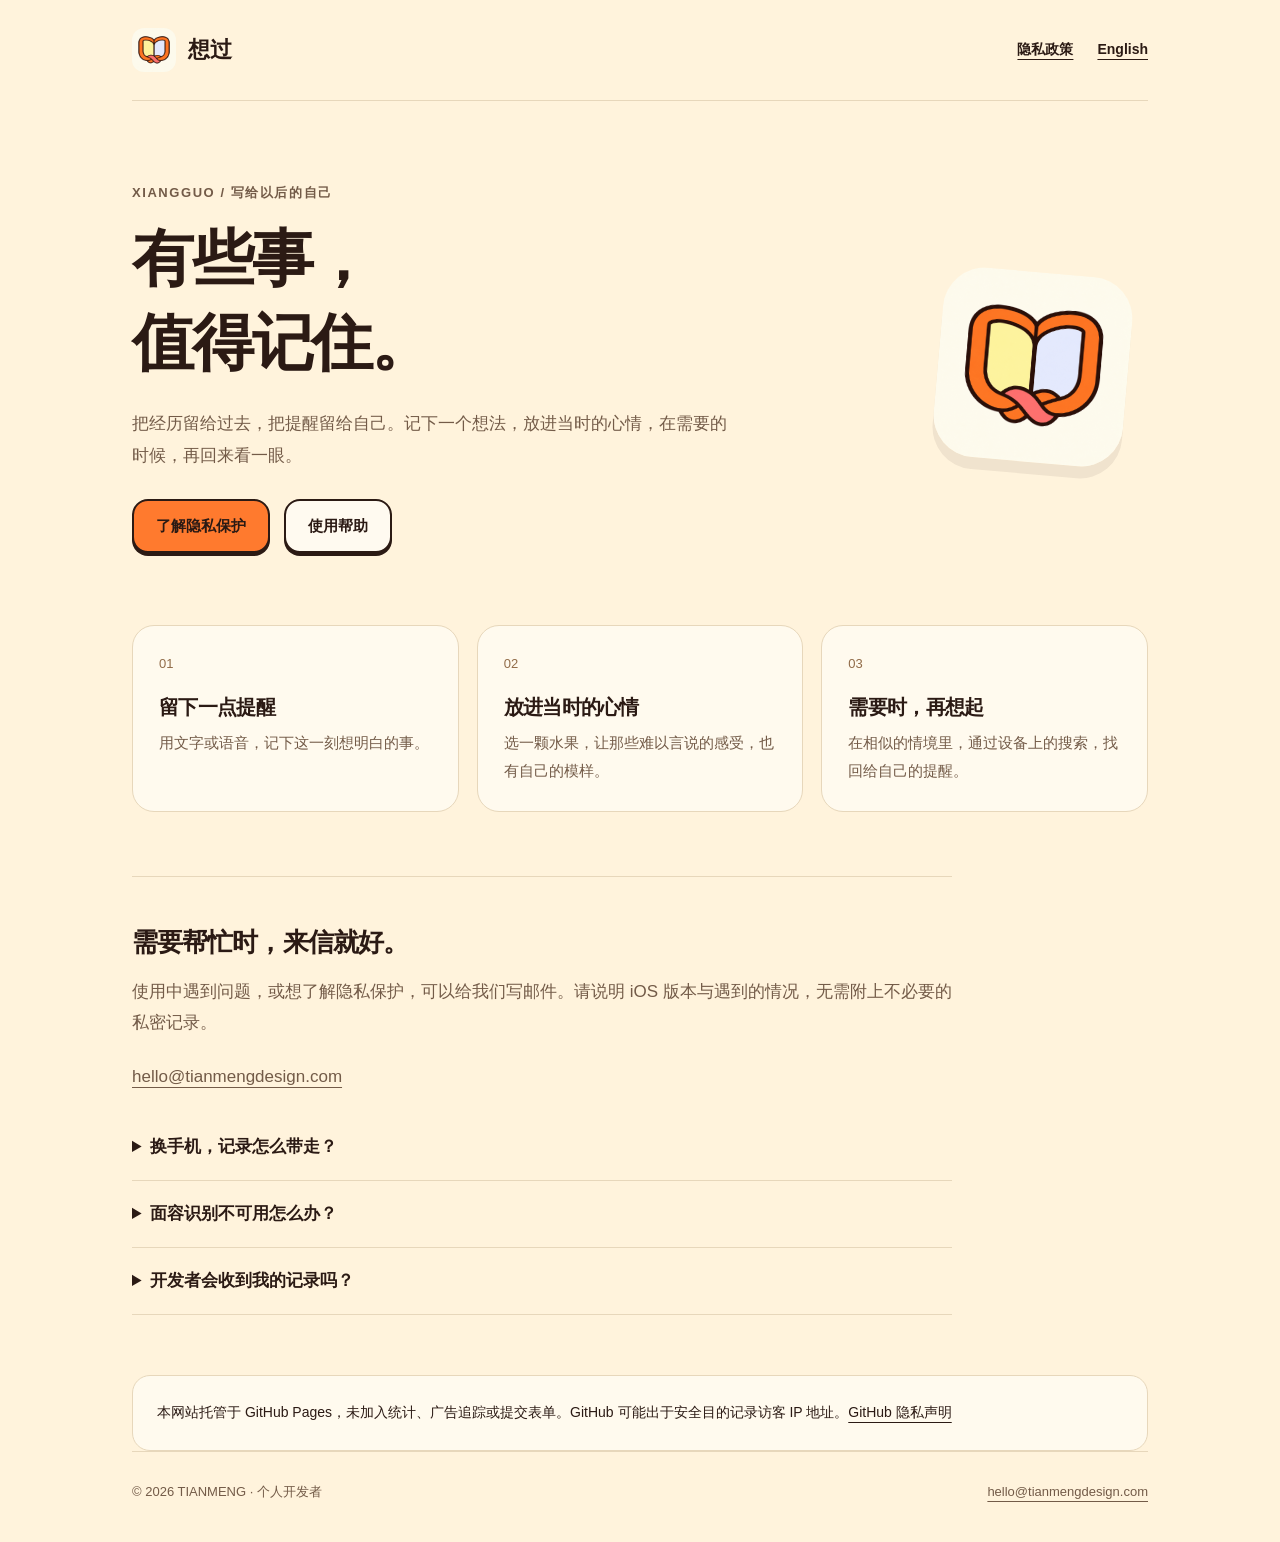
==== index.html @ 8ad6a886 "Publish Xiangguo support and privacy website" ====
<!doctype html>
<html lang="zh-Hans"><head><meta charset="utf-8"><meta name="viewport" content="width=device-width,initial-scale=1"><meta name="theme-color" content="#fff3dc"><meta name="description" content="想过 · 有些事，值得记住。应用支持与隐私政策。"><meta name="referrer" content="no-referrer"><title>支持与帮助 · 想过</title><link rel="icon" href="icon.png"><link rel="stylesheet" href="style.css"></head>
<body><a class="skip" href="#main">跳转正文</a><div class="shell">
<header><a class="brand" href="index.html"><img src="icon.png" alt="" width="44" height="44">想过</a><nav aria-label="导航"><a href="privacy.html">隐私政策</a><a href="en.html" lang="en">English</a></nav></header>
<main id="main"><section class="hero"><div><div class="eyebrow">XIANGGUO / 写给以后的自己</div><h1>有些事，<br>值得记住。</h1><p>把经历留给过去，把提醒留给自己。记下一个想法，放进当时的心情，在需要的时候，再回来看一眼。</p><div class="actions"><a class="button primary" href="privacy.html">了解隐私保护</a><a class="button" href="#support">使用帮助</a></div></div><img class="hero-icon" src="icon.png" width="190" height="190" alt="想过应用图标：与书页交织的绳结"></section><section class="grid" aria-label="关于想过"><article class="card"><span class="number">01</span><h3>留下一点提醒</h3><p>用文字或语音，记下这一刻想明白的事。</p></article><article class="card"><span class="number">02</span><h3>放进当时的心情</h3><p>选一颗水果，让那些难以言说的感受，也有自己的模样。</p></article><article class="card"><span class="number">03</span><h3>需要时，再想起</h3><p>在相似的情境里，通过设备上的搜索，找回给自己的提醒。</p></article></section><section id="support" class="support"><h2>需要帮忙时，来信就好。</h2><p>使用中遇到问题，或想了解隐私保护，可以给我们写邮件。请说明 iOS 版本与遇到的情况，无需附上不必要的私密记录。</p><p><a class="mail" href="mailto:hello@tianmengdesign.com">hello@tianmengdesign.com</a></p><details><summary>换手机，记录怎么带走？</summary><p>通过苹果“快速开始”，或恢复包含想过数据的系统备份进行迁移。先完成备份，在新手机核对文字和原声后，再处理旧手机。仅重新下载应用无法找回记录。</p></details><details><summary>面容识别不可用怎么办？</summary><p>开启隐私锁后，可以在苹果系统验证界面改用 iPhone 的设备密码。</p></details><details><summary>开发者会收到我的记录吗？</summary><p>当前应用将记录保存在设备上，不上传到开发者服务器。你启用的 iCloud 系统备份由苹果管理。具体处理方式请查看隐私政策。</p></details></section></main><aside class="notice">本网站托管于 GitHub Pages，未加入统计、广告追踪或提交表单。GitHub 可能出于安全目的记录访客 IP 地址。<a href="https://docs.github.com/en/site-policy/privacy-policies/github-general-privacy-statement">GitHub 隐私声明</a></aside>
<footer><span>© 2026 TIANMENG · 个人开发者</span><a class="mail" href="mailto:hello@tianmengdesign.com">hello@tianmengdesign.com</a></footer></div></body></html>
---- style.css ----
:root{color-scheme:light;--paper:#fff3dc;--ink:#2b1a14;--muted:#735b48;--line:#e7d7bb;--orange:#ff7a2e}
*{box-sizing:border-box}html{scroll-padding-top:24px}body{margin:0;background:var(--paper);color:var(--ink);font:17px/1.85 -apple-system,BlinkMacSystemFont,"Segoe UI","PingFang SC",sans-serif}a{color:inherit;text-underline-offset:5px}a:hover{color:#985014}a:focus-visible,summary:focus-visible{outline:3px solid #985014;outline-offset:5px}p{margin:0 0 1.3em}h1,h2,h3{line-height:1.35;letter-spacing:-.035em}h1{font-size:clamp(36px,6vw,62px);margin:12px 0 24px}h2{font-size:26px;margin:0 0 16px}h3{font-size:20px;margin:0 0 8px}.shell{max-width:1080px;margin:auto;padding:0 32px}header{padding:28px 0;display:flex;align-items:center;justify-content:space-between;gap:24px;border-bottom:1px solid var(--line)}.brand{display:flex;align-items:center;gap:12px;text-decoration:none;font-weight:800;font-size:22px}.brand img{width:44px;height:44px;border-radius:12px}nav{display:flex;gap:24px;font-size:14px;font-weight:650}nav a{min-height:44px;display:flex;align-items:center}.hero{padding:80px 0 72px;display:grid;grid-template-columns:1fr 210px;align-items:center;gap:56px}.hero p{max-width:610px;color:var(--muted)}.hero-icon{width:190px;border-radius:42px;box-shadow:0 12px 0 #2b1a1412;transform:rotate(5deg)}.eyebrow{font-size:13px;font-weight:750;letter-spacing:.12em;color:var(--muted)}.actions{display:flex;flex-wrap:wrap;gap:14px;margin-top:28px}.button{padding:11px 22px;border:2px solid var(--ink);border-radius:16px;text-decoration:none;font-size:15px;font-weight:750;box-shadow:0 3px 0 var(--ink);background:#fffaf0}.button.primary{background:var(--orange)}.button:hover{color:var(--ink);background:#ffdd9d}.grid{display:grid;grid-template-columns:repeat(3,1fr);gap:18px;padding-bottom:64px}.card{border:1.5px solid var(--line);border-radius:22px;background:#fffaee;padding:26px}.card p{font-size:15px;color:var(--muted);margin:0}.number{display:block;font-size:13px;color:#916b48;margin-bottom:18px}.support{border-top:1px solid var(--line);padding:48px 0 60px;max-width:820px}.support p{color:var(--muted)}details{border-bottom:1px solid var(--line);padding:17px 0}summary{cursor:pointer;font-weight:650;min-height:32px}details p{font-size:15px;margin:14px 0 4px}.policy{max-width:760px;padding:54px 0}.policy h1{font-size:44px}.policy section{margin:36px 0}.policy h2{font-size:22px}.policy p{color:var(--muted);overflow-wrap:anywhere}.notice{padding:24px;background:#fffaee;border:1px solid var(--line);border-radius:18px;font-size:14px}.mail{overflow-wrap:anywhere}footer{border-top:1px solid var(--line);padding:28px 0 38px;color:var(--muted);font-size:13px;display:flex;flex-wrap:wrap;justify-content:space-between;gap:12px}.skip{position:absolute;top:-100px;background:var(--ink);color:white;padding:10px}.skip:focus{top:0}@media(max-width:640px){body{font-size:16px}.shell{padding:0 22px}header{padding:18px 0;gap:12px}nav{gap:15px;font-size:13px}.brand{font-size:20px}.brand img{width:36px;height:36px}.hero{padding:46px 0;grid-template-columns:1fr;gap:24px}.hero-icon{width:92px;border-radius:24px;grid-row:1;transform:rotate(4deg)}h1{font-size:36px}.grid{grid-template-columns:1fr;gap:12px;padding-bottom:40px}.card{padding:22px}.number{margin-bottom:8px}.policy{padding:36px 0}.policy h1{font-size:34px}.support{padding-top:32px}}
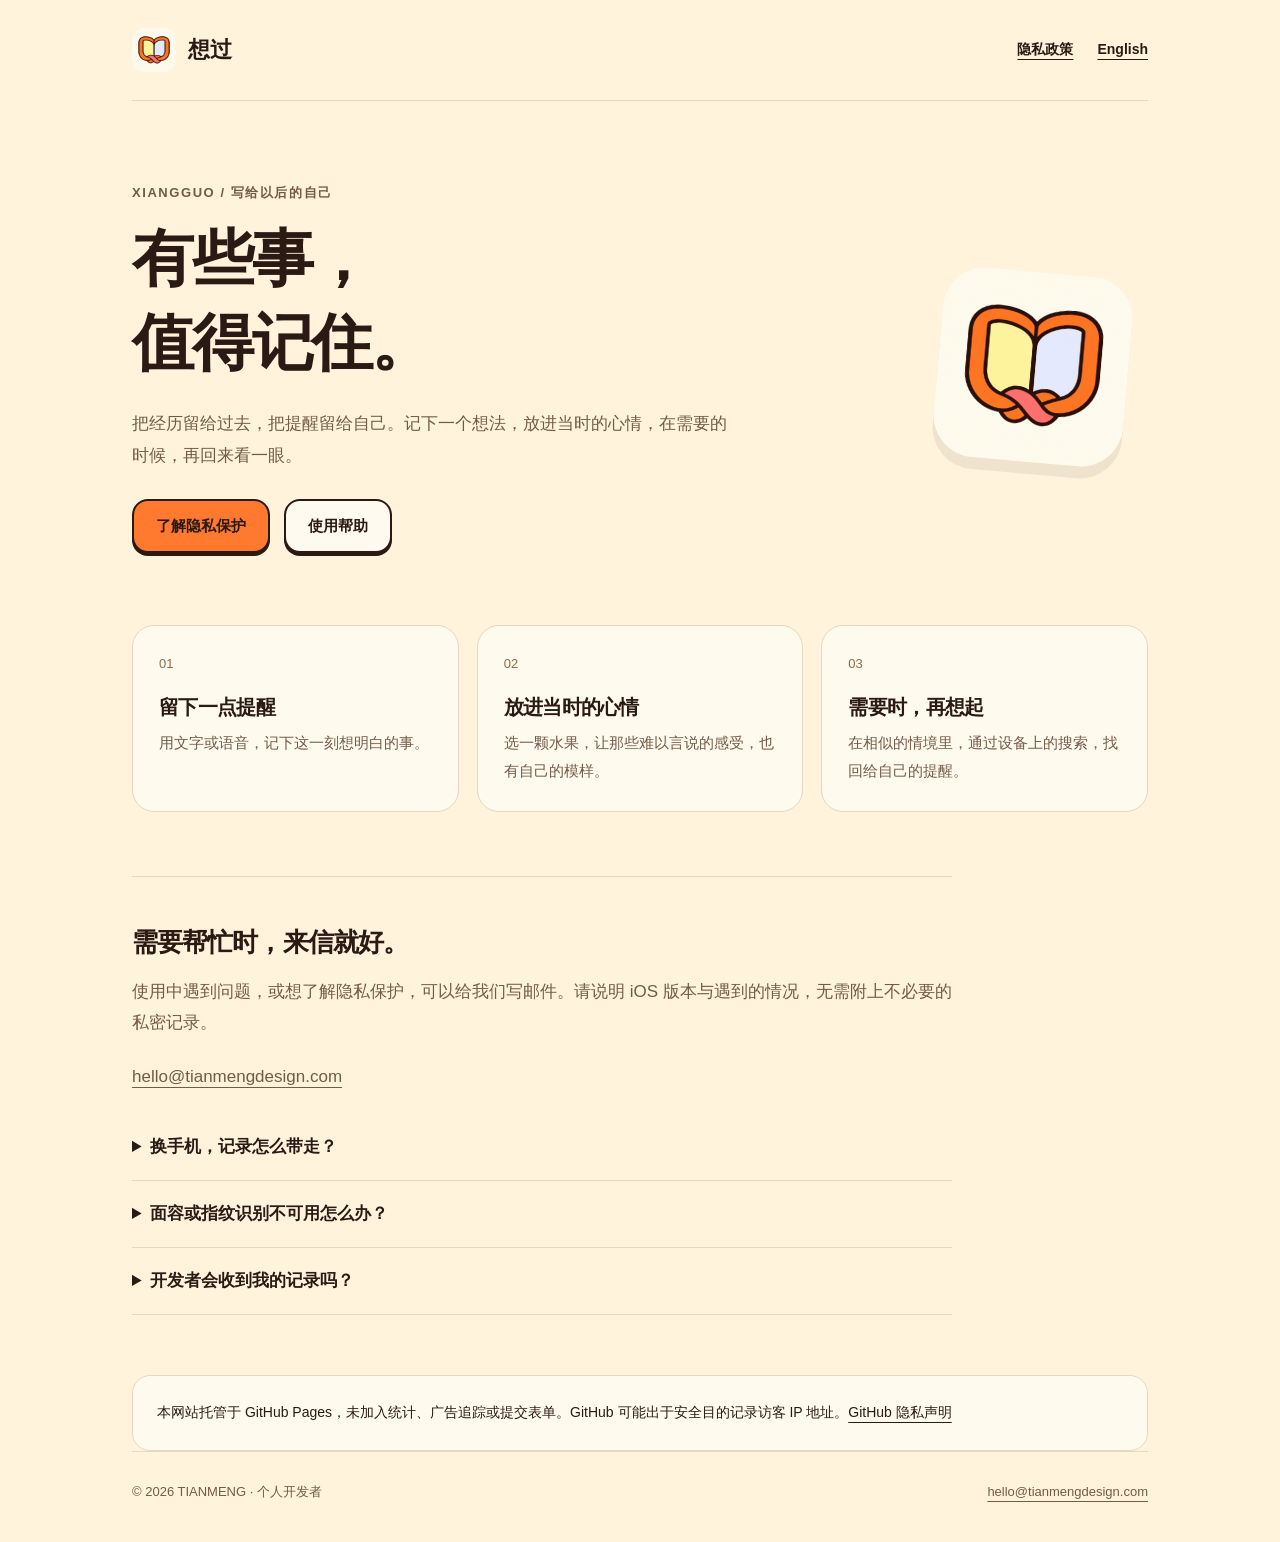
==== commit 1accb061: "Clarify Touch ID support in privacy and support copy" ====
--- a/index.html
+++ b/index.html
@@ -2,5 +2,5 @@
 <html lang="zh-Hans"><head><meta charset="utf-8"><meta name="viewport" content="width=device-width,initial-scale=1"><meta name="theme-color" content="#fff3dc"><meta name="description" content="想过 · 有些事，值得记住。应用支持与隐私政策。"><meta name="referrer" content="no-referrer"><title>支持与帮助 · 想过</title><link rel="icon" href="icon.png"><link rel="stylesheet" href="style.css"></head>
 <body><a class="skip" href="#main">跳转正文</a><div class="shell">
 <header><a class="brand" href="index.html"><img src="icon.png" alt="" width="44" height="44">想过</a><nav aria-label="导航"><a href="privacy.html">隐私政策</a><a href="en.html" lang="en">English</a></nav></header>
-<main id="main"><section class="hero"><div><div class="eyebrow">XIANGGUO / 写给以后的自己</div><h1>有些事，<br>值得记住。</h1><p>把经历留给过去，把提醒留给自己。记下一个想法，放进当时的心情，在需要的时候，再回来看一眼。</p><div class="actions"><a class="button primary" href="privacy.html">了解隐私保护</a><a class="button" href="#support">使用帮助</a></div></div><img class="hero-icon" src="icon.png" width="190" height="190" alt="想过应用图标：与书页交织的绳结"></section><section class="grid" aria-label="关于想过"><article class="card"><span class="number">01</span><h3>留下一点提醒</h3><p>用文字或语音，记下这一刻想明白的事。</p></article><article class="card"><span class="number">02</span><h3>放进当时的心情</h3><p>选一颗水果，让那些难以言说的感受，也有自己的模样。</p></article><article class="card"><span class="number">03</span><h3>需要时，再想起</h3><p>在相似的情境里，通过设备上的搜索，找回给自己的提醒。</p></article></section><section id="support" class="support"><h2>需要帮忙时，来信就好。</h2><p>使用中遇到问题，或想了解隐私保护，可以给我们写邮件。请说明 iOS 版本与遇到的情况，无需附上不必要的私密记录。</p><p><a class="mail" href="mailto:hello@tianmengdesign.com">hello@tianmengdesign.com</a></p><details><summary>换手机，记录怎么带走？</summary><p>通过苹果“快速开始”，或恢复包含想过数据的系统备份进行迁移。先完成备份，在新手机核对文字和原声后，再处理旧手机。仅重新下载应用无法找回记录。</p></details><details><summary>面容识别不可用怎么办？</summary><p>开启隐私锁后，可以在苹果系统验证界面改用 iPhone 的设备密码。</p></details><details><summary>开发者会收到我的记录吗？</summary><p>当前应用将记录保存在设备上，不上传到开发者服务器。你启用的 iCloud 系统备份由苹果管理。具体处理方式请查看隐私政策。</p></details></section></main><aside class="notice">本网站托管于 GitHub Pages，未加入统计、广告追踪或提交表单。GitHub 可能出于安全目的记录访客 IP 地址。<a href="https://docs.github.com/en/site-policy/privacy-policies/github-general-privacy-statement">GitHub 隐私声明</a></aside>
+<main id="main"><section class="hero"><div><div class="eyebrow">XIANGGUO / 写给以后的自己</div><h1>有些事，<br>值得记住。</h1><p>把经历留给过去，把提醒留给自己。记下一个想法，放进当时的心情，在需要的时候，再回来看一眼。</p><div class="actions"><a class="button primary" href="privacy.html">了解隐私保护</a><a class="button" href="#support">使用帮助</a></div></div><img class="hero-icon" src="icon.png" width="190" height="190" alt="想过应用图标：与书页交织的绳结"></section><section class="grid" aria-label="关于想过"><article class="card"><span class="number">01</span><h3>留下一点提醒</h3><p>用文字或语音，记下这一刻想明白的事。</p></article><article class="card"><span class="number">02</span><h3>放进当时的心情</h3><p>选一颗水果，让那些难以言说的感受，也有自己的模样。</p></article><article class="card"><span class="number">03</span><h3>需要时，再想起</h3><p>在相似的情境里，通过设备上的搜索，找回给自己的提醒。</p></article></section><section id="support" class="support"><h2>需要帮忙时，来信就好。</h2><p>使用中遇到问题，或想了解隐私保护，可以给我们写邮件。请说明 iOS 版本与遇到的情况，无需附上不必要的私密记录。</p><p><a class="mail" href="mailto:hello@tianmengdesign.com">hello@tianmengdesign.com</a></p><details><summary>换手机，记录怎么带走？</summary><p>通过苹果“快速开始”，或恢复包含想过数据的系统备份进行迁移。先完成备份，在新手机核对文字和原声后，再处理旧手机。仅重新下载应用无法找回记录。</p></details><details><summary>面容或指纹识别不可用怎么办？</summary><p>开启隐私锁后，可以在苹果系统验证界面改用 iPhone 的设备密码。</p></details><details><summary>开发者会收到我的记录吗？</summary><p>当前应用将记录保存在设备上，不上传到开发者服务器。你启用的 iCloud 系统备份由苹果管理。具体处理方式请查看隐私政策。</p></details></section></main><aside class="notice">本网站托管于 GitHub Pages，未加入统计、广告追踪或提交表单。GitHub 可能出于安全目的记录访客 IP 地址。<a href="https://docs.github.com/en/site-policy/privacy-policies/github-general-privacy-statement">GitHub 隐私声明</a></aside>
 <footer><span>© 2026 TIANMENG · 个人开发者</span><a class="mail" href="mailto:hello@tianmengdesign.com">hello@tianmengdesign.com</a></footer></div></body></html>
--- a/style.css
+++ b/style.css
@@ -1,3 +1,3 @@
 
 :root{color-scheme:light;--paper:#fff3dc;--ink:#2b1a14;--muted:#735b48;--line:#e7d7bb;--orange:#ff7a2e}
-*{box-sizing:border-box}html{scroll-padding-top:24px}body{margin:0;background:var(--paper);color:var(--ink);font:17px/1.85 -apple-system,BlinkMacSystemFont,"Segoe UI","PingFang SC",sans-serif}a{color:inherit;text-underline-offset:5px}a:hover{color:#985014}a:focus-visible,summary:focus-visible{outline:3px solid #985014;outline-offset:5px}p{margin:0 0 1.3em}h1,h2,h3{line-height:1.35;letter-spacing:-.035em}h1{font-size:clamp(36px,6vw,62px);margin:12px 0 24px}h2{font-size:26px;margin:0 0 16px}h3{font-size:20px;margin:0 0 8px}.shell{max-width:1080px;margin:auto;padding:0 32px}header{padding:28px 0;display:flex;align-items:center;justify-content:space-between;gap:24px;border-bottom:1px solid var(--line)}.brand{display:flex;align-items:center;gap:12px;text-decoration:none;font-weight:800;font-size:22px}.brand img{width:44px;height:44px;border-radius:12px}nav{display:flex;gap:24px;font-size:14px;font-weight:650}nav a{min-height:44px;display:flex;align-items:center}.hero{padding:80px 0 72px;display:grid;grid-template-columns:1fr 210px;align-items:center;gap:56px}.hero p{max-width:610px;color:var(--muted)}.hero-icon{width:190px;border-radius:42px;box-shadow:0 12px 0 #2b1a1412;transform:rotate(5deg)}.eyebrow{font-size:13px;font-weight:750;letter-spacing:.12em;color:var(--muted)}.actions{display:flex;flex-wrap:wrap;gap:14px;margin-top:28px}.button{padding:11px 22px;border:2px solid var(--ink);border-radius:16px;text-decoration:none;font-size:15px;font-weight:750;box-shadow:0 3px 0 var(--ink);background:#fffaf0}.button.primary{background:var(--orange)}.button:hover{color:var(--ink);background:#ffdd9d}.grid{display:grid;grid-template-columns:repeat(3,1fr);gap:18px;padding-bottom:64px}.card{border:1.5px solid var(--line);border-radius:22px;background:#fffaee;padding:26px}.card p{font-size:15px;color:var(--muted);margin:0}.number{display:block;font-size:13px;color:#916b48;margin-bottom:18px}.support{border-top:1px solid var(--line);padding:48px 0 60px;max-width:820px}.support p{color:var(--muted)}details{border-bottom:1px solid var(--line);padding:17px 0}summary{cursor:pointer;font-weight:650;min-height:32px}details p{font-size:15px;margin:14px 0 4px}.policy{max-width:760px;padding:54px 0}.policy h1{font-size:44px}.policy section{margin:36px 0}.policy h2{font-size:22px}.policy p{color:var(--muted);overflow-wrap:anywhere}.notice{padding:24px;background:#fffaee;border:1px solid var(--line);border-radius:18px;font-size:14px}.mail{overflow-wrap:anywhere}footer{border-top:1px solid var(--line);padding:28px 0 38px;color:var(--muted);font-size:13px;display:flex;flex-wrap:wrap;justify-content:space-between;gap:12px}.skip{position:absolute;top:-100px;background:var(--ink);color:white;padding:10px}.skip:focus{top:0}@media(max-width:640px){body{font-size:16px}.shell{padding:0 22px}header{padding:18px 0;gap:12px}nav{gap:15px;font-size:13px}.brand{font-size:20px}.brand img{width:36px;height:36px}.hero{padding:46px 0;grid-template-columns:1fr;gap:24px}.hero-icon{width:92px;border-radius:24px;grid-row:1;transform:rotate(4deg)}h1{font-size:36px}.grid{grid-template-columns:1fr;gap:12px;padding-bottom:40px}.card{padding:22px}.number{margin-bottom:8px}.policy{padding:36px 0}.policy h1{font-size:34px}.support{padding-top:32px}}
+*{box-sizing:border-box}html{scroll-padding-top:24px}body{margin:0;background:var(--paper);color:var(--ink);font:17px/1.85 -apple-system,BlinkMacSystemFont,"Segoe UI","PingFang SC",sans-serif}a{color:inherit;text-underline-offset:5px}a:hover{color:#985014}a:focus-visible,summary:focus-visible{outline:3px solid #985014;outline-offset:5px}p{margin:0 0 1.3em}h1,h2,h3{line-height:1.35;letter-spacing:-.035em}h1{font-size:clamp(36px,6vw,62px);margin:12px 0 24px}h2{font-size:26px;margin:0 0 16px}h3{font-size:20px;margin:0 0 8px}.shell{max-width:1080px;margin:auto;padding:0 32px}header{padding:28px 0;display:flex;align-items:center;justify-content:space-between;gap:24px;border-bottom:1px solid var(--line)}.brand{display:flex;align-items:center;gap:12px;text-decoration:none;font-weight:800;font-size:22px}.brand img{width:44px;height:44px;border-radius:12px}nav{display:flex;gap:24px;font-size:14px;font-weight:650}nav a{min-height:44px;display:flex;align-items:center}.hero{padding:80px 0 72px;display:grid;grid-template-columns:1fr 210px;align-items:center;gap:56px}.hero p{max-width:610px;color:var(--muted)}.hero-icon{height:auto;width:190px;border-radius:42px;box-shadow:0 12px 0 #2b1a1412;transform:rotate(5deg)}.eyebrow{font-size:13px;font-weight:750;letter-spacing:.12em;color:var(--muted)}.actions{display:flex;flex-wrap:wrap;gap:14px;margin-top:28px}.button{padding:11px 22px;border:2px solid var(--ink);border-radius:16px;text-decoration:none;font-size:15px;font-weight:750;box-shadow:0 3px 0 var(--ink);background:#fffaf0}.button.primary{background:var(--orange)}.button:hover{color:var(--ink);background:#ffdd9d}.grid{display:grid;grid-template-columns:repeat(3,1fr);gap:18px;padding-bottom:64px}.card{border:1.5px solid var(--line);border-radius:22px;background:#fffaee;padding:26px}.card p{font-size:15px;color:var(--muted);margin:0}.number{display:block;font-size:13px;color:#916b48;margin-bottom:18px}.support{border-top:1px solid var(--line);padding:48px 0 60px;max-width:820px}.support p{color:var(--muted)}details{border-bottom:1px solid var(--line);padding:17px 0}summary{cursor:pointer;font-weight:650;min-height:32px}details p{font-size:15px;margin:14px 0 4px}.policy{max-width:760px;padding:54px 0}.policy h1{font-size:44px}.policy section{margin:36px 0}.policy h2{font-size:22px}.policy p{color:var(--muted);overflow-wrap:anywhere}.notice{padding:24px;background:#fffaee;border:1px solid var(--line);border-radius:18px;font-size:14px}.mail{overflow-wrap:anywhere}footer{border-top:1px solid var(--line);padding:28px 0 38px;color:var(--muted);font-size:13px;display:flex;flex-wrap:wrap;justify-content:space-between;gap:12px}.skip{position:absolute;top:-100px;background:var(--ink);color:white;padding:10px}.skip:focus{top:0}@media(max-width:640px){body{font-size:16px}.shell{padding:0 22px}header{padding:18px 0;gap:12px}nav{gap:15px;font-size:13px}.brand{font-size:20px}.brand img{width:36px;height:36px}.hero{padding:46px 0;grid-template-columns:1fr;gap:24px}.hero-icon{width:92px;border-radius:24px;grid-row:1;transform:rotate(4deg)}h1{font-size:36px}.grid{grid-template-columns:1fr;gap:12px;padding-bottom:40px}.card{padding:22px}.number{margin-bottom:8px}.policy{padding:36px 0}.policy h1{font-size:34px}.support{padding-top:32px}}
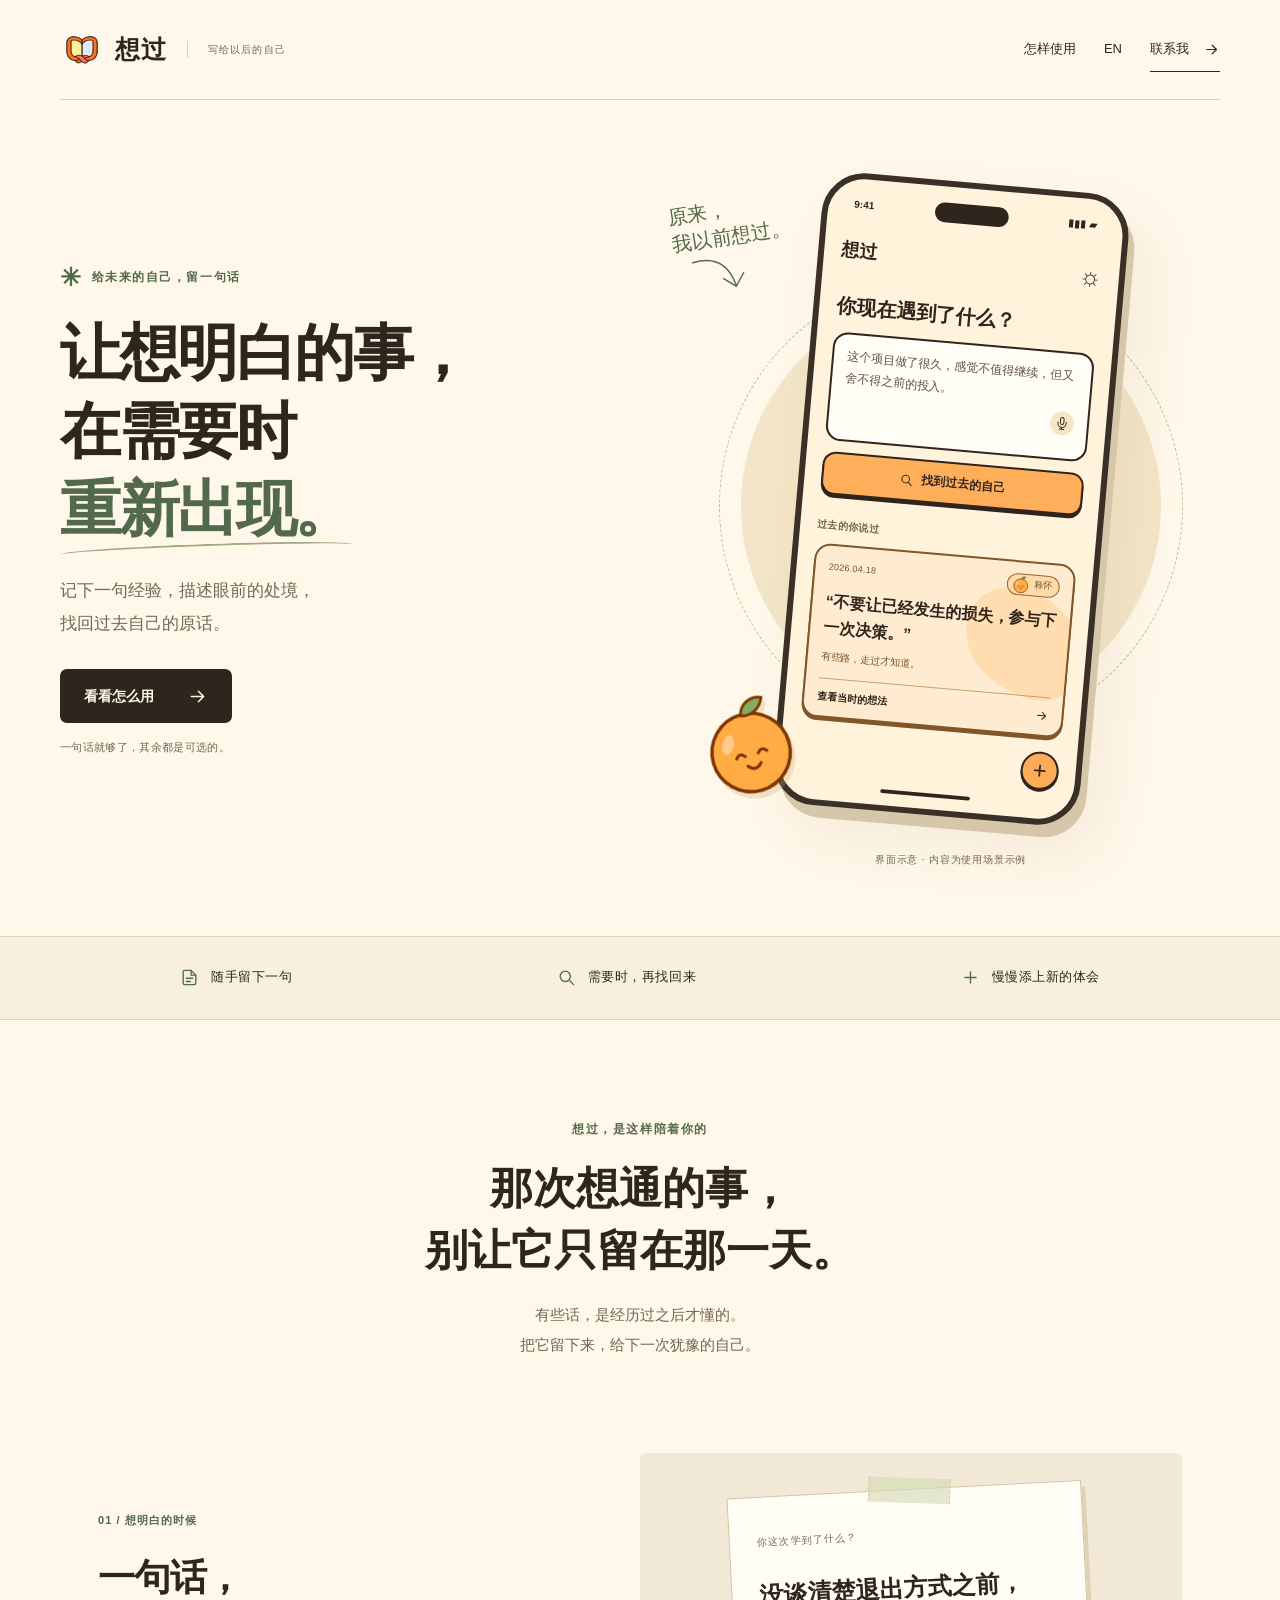
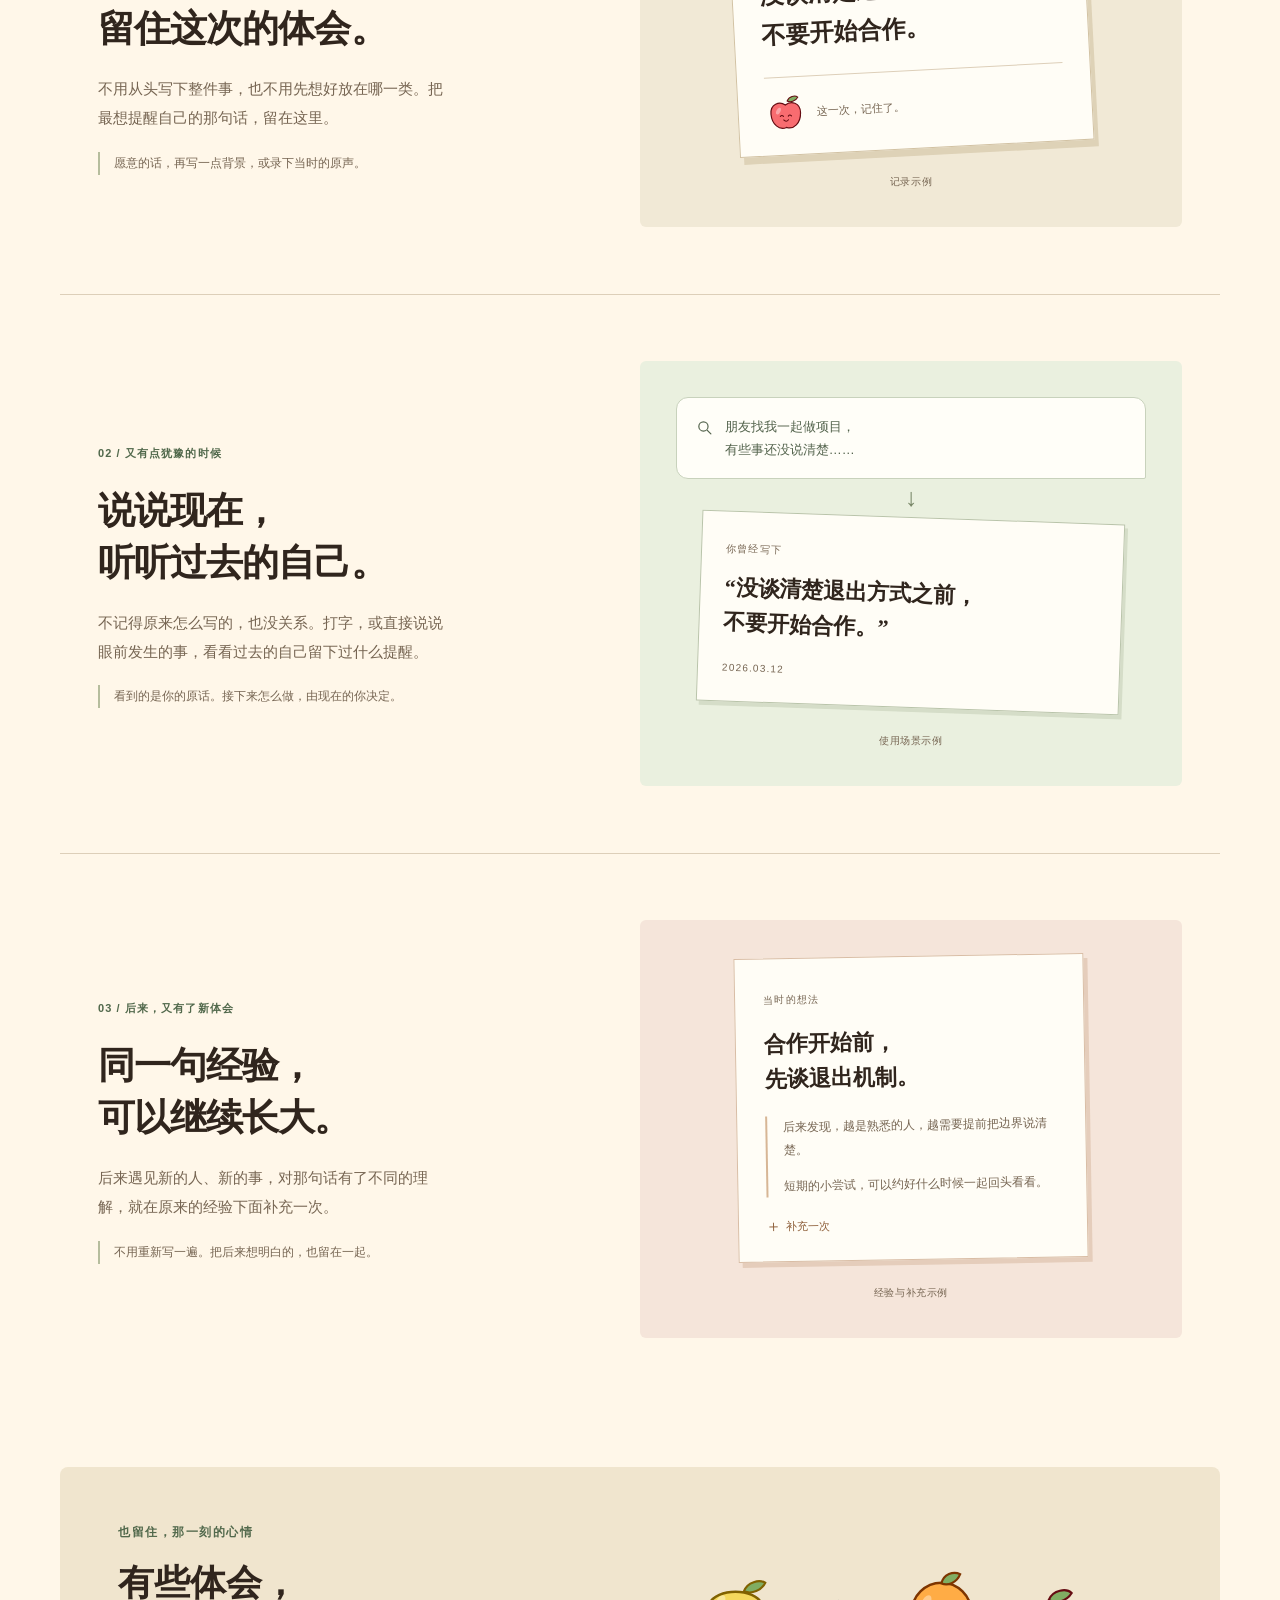
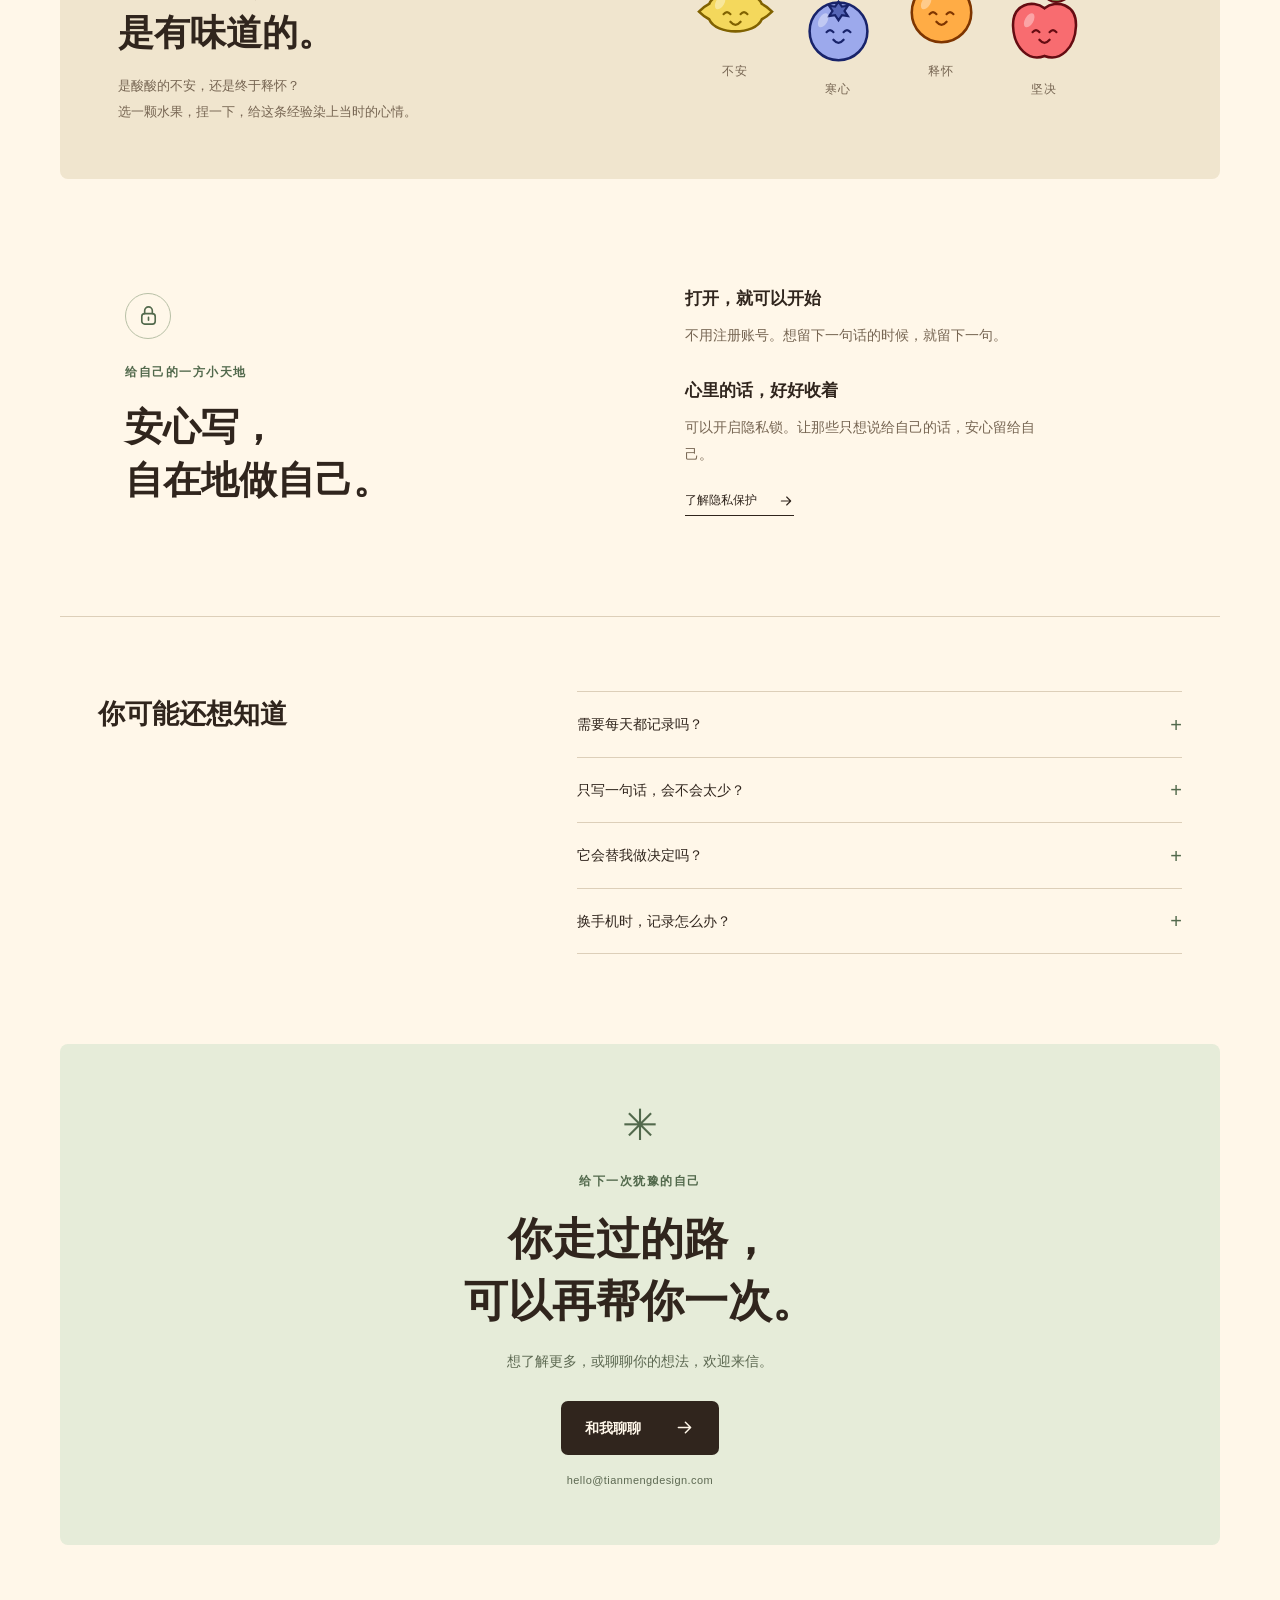
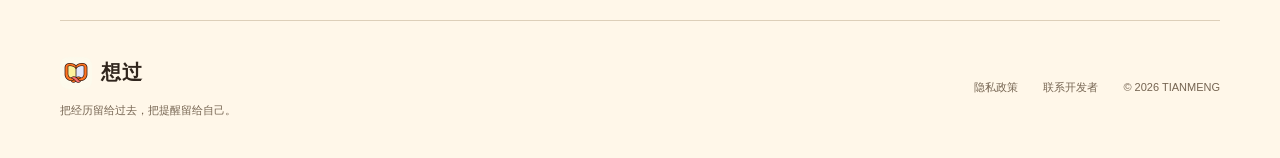
==== commit 655d300a: "Introduce Xiangguo through everyday experiences" ====
--- a/index.html
+++ b/index.html
@@ -1,6 +1,90 @@
 <!doctype html>
-<html lang="zh-Hans"><head><meta charset="utf-8"><meta name="viewport" content="width=device-width,initial-scale=1"><meta name="theme-color" content="#fff3dc"><meta name="description" content="想过 · 有些事，值得记住。应用支持与隐私政策。"><meta name="referrer" content="no-referrer"><title>支持与帮助 · 想过</title><link rel="icon" href="icon.png"><link rel="stylesheet" href="style.css"></head>
-<body><a class="skip" href="#main">跳转正文</a><div class="shell">
-<header><a class="brand" href="index.html"><img src="icon.png" alt="" width="44" height="44">想过</a><nav aria-label="导航"><a href="privacy.html">隐私政策</a><a href="en.html" lang="en">English</a></nav></header>
-<main id="main"><section class="hero"><div><div class="eyebrow">XIANGGUO / 写给以后的自己</div><h1>有些事，<br>值得记住。</h1><p>把经历留给过去，把提醒留给自己。记下一个想法，放进当时的心情，在需要的时候，再回来看一眼。</p><div class="actions"><a class="button primary" href="privacy.html">了解隐私保护</a><a class="button" href="#support">使用帮助</a></div></div><img class="hero-icon" src="icon.png" width="190" height="190" alt="想过应用图标：与书页交织的绳结"></section><section class="grid" aria-label="关于想过"><article class="card"><span class="number">01</span><h3>留下一点提醒</h3><p>用文字或语音，记下这一刻想明白的事。</p></article><article class="card"><span class="number">02</span><h3>放进当时的心情</h3><p>选一颗水果，让那些难以言说的感受，也有自己的模样。</p></article><article class="card"><span class="number">03</span><h3>需要时，再想起</h3><p>在相似的情境里，通过设备上的搜索，找回给自己的提醒。</p></article></section><section id="support" class="support"><h2>需要帮忙时，来信就好。</h2><p>使用中遇到问题，或想了解隐私保护，可以给我们写邮件。请说明 iOS 版本与遇到的情况，无需附上不必要的私密记录。</p><p><a class="mail" href="mailto:hello@tianmengdesign.com">hello@tianmengdesign.com</a></p><details><summary>换手机，记录怎么带走？</summary><p>通过苹果“快速开始”，或恢复包含想过数据的系统备份进行迁移。先完成备份，在新手机核对文字和原声后，再处理旧手机。仅重新下载应用无法找回记录。</p></details><details><summary>面容或指纹识别不可用怎么办？</summary><p>开启隐私锁后，可以在苹果系统验证界面改用 iPhone 的设备密码。</p></details><details><summary>开发者会收到我的记录吗？</summary><p>当前应用将记录保存在设备上，不上传到开发者服务器。你启用的 iCloud 系统备份由苹果管理。具体处理方式请查看隐私政策。</p></details></section></main><aside class="notice">本网站托管于 GitHub Pages，未加入统计、广告追踪或提交表单。GitHub 可能出于安全目的记录访客 IP 地址。<a href="https://docs.github.com/en/site-policy/privacy-policies/github-general-privacy-statement">GitHub 隐私声明</a></aside>
-<footer><span>© 2026 TIANMENG · 个人开发者</span><a class="mail" href="mailto:hello@tianmengdesign.com">hello@tianmengdesign.com</a></footer></div></body></html>+<html lang="zh-Hans">
+<head>
+  <meta charset="utf-8"><meta name="viewport" content="width=device-width,initial-scale=1">
+  <meta name="theme-color" content="#FFF7E9"><meta name="description" content="记下一句经验，描述眼前的处境，找回过去自己的原话。想过，写给以后的自己。">
+  <meta name="referrer" content="no-referrer"><meta property="og:type" content="website">
+  <meta property="og:title" content="让想明白的事，在需要时重新出现 · 想过">
+  <meta property="og:description" content="记下一句经验，描述眼前的处境，找回过去自己的原话。想过，写给以后的自己。">
+  <title>让想明白的事，在需要时重新出现 · 想过</title>
+  <link rel="icon" href="icon.png"><link rel="apple-touch-icon" href="icon.png">
+  <link rel="stylesheet" href="style.css">
+</head>
+<body>
+<a class="skip" href="#main">跳转正文</a>
+<header class="site-header wrap">
+  <a class="brand" href="index.html" aria-label="想过首页"><img src="icon.png" width="44" height="44" alt=""><span>想过</span><span class="brand-sub">写给以后的自己</span></a>
+  <nav aria-label="主导航">
+    <a class="nav-about" href="index.html#how-it-works">怎样使用</a>
+    <a href="en.html" lang="en">EN</a>
+    <a class="nav-contact" href="mailto:hello@tianmengdesign.com">联系我 <svg class="icon" viewBox="0 0 24 24" fill="none" stroke="currentColor" stroke-width="1.7" stroke-linecap="round" stroke-linejoin="round" aria-hidden="true"><path d="M5 12h14m-6-6 6 6-6 6"/></svg></a>
+  </nav>
+</header>
+<main id="main">
+<section class="hero wrap" aria-labelledby="hero-title">
+  <div class="hero-copy">
+    <p class="eyebrow"><span class="little-star">✳</span> 给未来的自己，留一句话</p>
+    <h1 id="hero-title">让想明白的事，<br>在需要时<br><em>重新出现。</em></h1>
+    <p class="hero-description">记下一句经验，描述眼前的处境，<br class="desktop-break">找回过去自己的原话。</p>
+    <a class="button button-dark" href="#how-it-works">看看怎么用 <svg class="icon" viewBox="0 0 24 24" fill="none" stroke="currentColor" stroke-width="1.7" stroke-linecap="round" stroke-linejoin="round" aria-hidden="true"><path d="M5 12h14m-6-6 6 6-6 6"/></svg></a>
+    <p class="hero-footnote">一句话就够了，其余都是可选的。</p>
+  </div>
+  <figure class="hero-art">
+    <div class="orbit" aria-hidden="true"></div>
+    <div class="floating-note" aria-hidden="true">原来，<br>我以前想过。<svg viewBox="0 0 80 50"><path d="M5 5Q40 0 47 35m-12-8 12 10 10-13"/></svg></div>
+    <div class="phone">
+      <div class="phone-top" aria-hidden="true"><span>9:41</span><span class="island"></span><span>▮▮▮ ▰</span></div>
+      <div class="phone-app-title"><strong>想过</strong><span aria-hidden="true">☼</span></div>
+      <h2>你现在遇到了什么？</h2>
+      <div class="phone-query"><p>这个项目做了很久，感觉不值得继续，但又舍不得之前的投入。</p><span class="mic-circle"><svg class="icon" viewBox="0 0 24 24" fill="none" stroke="currentColor" stroke-width="1.7" stroke-linecap="round" stroke-linejoin="round" aria-hidden="true"><rect x="9" y="2" width="6" height="12" rx="3"/><path d="M5 10v2a7 7 0 0 0 14 0v-2M12 19v3m-4 0h8"/></svg></span></div>
+      <div class="phone-search"><svg class="icon" viewBox="0 0 24 24" fill="none" stroke="currentColor" stroke-width="1.7" stroke-linecap="round" stroke-linejoin="round" aria-hidden="true"><circle cx="10.5" cy="10.5" r="6.5"/><path d="m16 16 5 5"/></svg> 找到过去的自己</div>
+      <p class="phone-label">过去的你说过</p>
+      <div class="lesson-card hero-lesson"><div class="card-meta"><span>2026.04.18</span><span class="mood-label"><svg class="fruit" viewBox="0 0 100 100" aria-hidden="true"><path d="M15 57a35 35 0 1 0 70 0a35 35 0 1 0-70 0Z" fill="#FFAC45" stroke="#7E3500" stroke-width="3"/><path d="M50 23C52 12 64 8 72 12C68 22 58 26 50 23Z" fill="#80AD62" stroke="#7E3500" stroke-width="2.5"/><ellipse cx="32" cy="45" rx="5" ry="9" fill="#fff" opacity=".38" transform="rotate(30 32 45)"/><path d="M36 59q4-5 8 0m12 0q4-5 8 0m-20 9q6 7 12 0" fill="none" stroke="#7E3500" stroke-width="2.7" stroke-linecap="round"/></svg> 释怀</span></div><blockquote>“不要让已经发生的损失，参与下一次决策。”</blockquote><p>有些路，走过才知道。</p><div class="card-bottom">查看当时的想法 <svg class="icon" viewBox="0 0 24 24" fill="none" stroke="currentColor" stroke-width="1.7" stroke-linecap="round" stroke-linejoin="round" aria-hidden="true"><path d="M5 12h14m-6-6 6 6-6 6"/></svg></div></div>
+      <div class="phone-bottom" aria-hidden="true"><span class="phone-plus">+</span><span class="home-bar"></span></div>
+    </div>
+    <div class="fruit-sticker" aria-hidden="true"><svg class="fruit" viewBox="0 0 100 100" aria-hidden="true"><path d="M15 57a35 35 0 1 0 70 0a35 35 0 1 0-70 0Z" fill="#FFAC45" stroke="#7E3500" stroke-width="3"/><path d="M50 23C52 12 64 8 72 12C68 22 58 26 50 23Z" fill="#80AD62" stroke="#7E3500" stroke-width="2.5"/><ellipse cx="32" cy="45" rx="5" ry="9" fill="#fff" opacity=".38" transform="rotate(30 32 45)"/><path d="M36 59q4-5 8 0m12 0q4-5 8 0m-20 9q6 7 12 0" fill="none" stroke="#7E3500" stroke-width="2.7" stroke-linecap="round"/></svg></div>
+    <figcaption>界面示意 · 内容为使用场景示例</figcaption>
+  </figure>
+</section>
+
+<div class="promise-strip"><div class="wrap"><span><svg class="icon" viewBox="0 0 24 24" fill="none" stroke="currentColor" stroke-width="1.7" stroke-linecap="round" stroke-linejoin="round" aria-hidden="true"><path d="M14 3H6a2 2 0 0 0-2 2v14a2 2 0 0 0 2 2h12a2 2 0 0 0 2-2V9Z"/><path d="M14 3v6h6M8 13h8m-8 4h5"/></svg> 随手留下一句</span><span><svg class="icon" viewBox="0 0 24 24" fill="none" stroke="currentColor" stroke-width="1.7" stroke-linecap="round" stroke-linejoin="round" aria-hidden="true"><circle cx="10.5" cy="10.5" r="6.5"/><path d="m16 16 5 5"/></svg> 需要时，再找回来</span><span><svg class="icon" viewBox="0 0 24 24" fill="none" stroke="currentColor" stroke-width="1.7" stroke-linecap="round" stroke-linejoin="round" aria-hidden="true"><path d="M12 5v14M5 12h14"/></svg> 慢慢添上新的体会</span></div></div>
+
+<section class="intro-section wrap" id="how-it-works" aria-labelledby="intro-title">
+  <p class="eyebrow">想过，是这样陪着你的</p>
+  <h2 id="intro-title">那次想通的事，<br>别让它只留在那一天。</h2>
+  <p>有些话，是经历过之后才懂的。<br>把它留下来，给下一次犹豫的自己。</p>
+</section>
+
+<section class="steps wrap" aria-label="使用想过的三个时刻">
+  <article class="step step-save">
+    <div class="step-copy"><span class="step-number">01 / 想明白的时候</span><h3>一句话，<br>留住这次的体会。</h3><p>不用从头写下整件事，也不用先想好放在哪一类。把最想提醒自己的那句话，留在这里。</p><p class="quiet-note">愿意的话，再写一点背景，或录下当时的原声。</p></div>
+    <figure class="step-scene save-scene"><div class="paper-note"><span class="paper-eyebrow">你这次学到了什么？</span><p class="written-lesson">没谈清楚退出方式之前，<br>不要开始合作。</p><span class="paper-rule"></span><div class="note-mood"><svg class="fruit" viewBox="0 0 100 100" aria-hidden="true"><path d="M50 31C36 20 12 26 13 52C14 78 32 94 50 87C68 94 86 78 87 52C88 26 64 20 50 31Z" fill="#F86C70" stroke="#650C12" stroke-width="3"/><path d="M55 21C60 9 76 7 82 13C76 23 63 26 55 21Z" fill="#80AD62" stroke="#650C12" stroke-width="2.5"/><ellipse cx="32" cy="45" rx="5" ry="9" fill="#fff" opacity=".38" transform="rotate(30 32 45)"/><path d="M36 59q4-5 8 0m12 0q4-5 8 0m-20 9q6 7 12 0" fill="none" stroke="#650C12" stroke-width="2.7" stroke-linecap="round"/></svg><span>这一次，记住了。</span></div></div><figcaption>记录示例</figcaption></figure>
+  </article>
+  <article class="step step-recall">
+    <div class="step-copy"><span class="step-number">02 / 又有点犹豫的时候</span><h3>说说现在，<br>听听过去的自己。</h3><p>不记得原来怎么写的，也没关系。打字，或直接说说眼前发生的事，看看过去的自己留下过什么提醒。</p><p class="quiet-note">看到的是你的原话。接下来怎么做，由现在的你决定。</p></div>
+    <figure class="step-scene recall-scene"><div class="question-bubble"><svg class="icon" viewBox="0 0 24 24" fill="none" stroke="currentColor" stroke-width="1.7" stroke-linecap="round" stroke-linejoin="round" aria-hidden="true"><circle cx="10.5" cy="10.5" r="6.5"/><path d="m16 16 5 5"/></svg><p>朋友找我一起做项目，<br>有些事还没说清楚……</p></div><div class="connection" aria-hidden="true">↓</div><div class="recalled-note"><span class="paper-eyebrow">你曾经写下</span><blockquote>“没谈清楚退出方式之前，<br>不要开始合作。”</blockquote><span class="recalled-date">2026.03.12</span></div><figcaption>使用场景示例</figcaption></figure>
+  </article>
+  <article class="step step-grow">
+    <div class="step-copy"><span class="step-number">03 / 后来，又有了新体会</span><h3>同一句经验，<br>可以继续长大。</h3><p>后来遇见新的人、新的事，对那句话有了不同的理解，就在原来的经验下面补充一次。</p><p class="quiet-note">不用重新写一遍。把后来想明白的，也留在一起。</p></div>
+    <figure class="step-scene grow-scene"><div class="growing-note"><span class="paper-eyebrow">当时的想法</span><blockquote>合作开始前，<br>先谈退出机制。</blockquote><div class="reflection"><p>后来发现，越是熟悉的人，越需要提前把边界说清楚。</p><p>短期的小尝试，可以约好什么时候一起回头看看。</p></div><span class="addition"><svg class="icon" viewBox="0 0 24 24" fill="none" stroke="currentColor" stroke-width="1.7" stroke-linecap="round" stroke-linejoin="round" aria-hidden="true"><path d="M12 5v14M5 12h14"/></svg> 补充一次</span></div><figcaption>经验与补充示例</figcaption></figure>
+  </article>
+</section>
+
+<section class="mood-section wrap" aria-labelledby="mood-title"><div class="mood-copy"><p class="eyebrow">也留住，那一刻的心情</p><h2 id="mood-title">有些体会，<br>是有味道的。</h2><p>是酸酸的不安，还是终于释怀？<br>选一颗水果，捏一下，给这条经验染上当时的心情。</p></div><div class="fruit-lineup"><div><svg class="fruit" viewBox="0 0 100 100" aria-hidden="true"><path d="M7 56Q13 50 19 47C27 28 73 28 81 47Q87 50 93 56Q87 62 81 65C73 84 27 84 19 65Q13 62 7 56Z" fill="#F4D85C" stroke="#806200" stroke-width="3"/><path d="M60 32C64 21 78 18 85 22C81 31 69 36 60 32Z" fill="#80AD62" stroke="#806200" stroke-width="2.5"/><ellipse cx="32" cy="45" rx="5" ry="9" fill="#fff" opacity=".38" transform="rotate(30 32 45)"/><path d="M36 59q4-5 8 0m12 0q4-5 8 0m-20 9q6 7 12 0" fill="none" stroke="#806200" stroke-width="2.7" stroke-linecap="round"/></svg><span>不安</span></div><div><svg class="fruit" viewBox="0 0 100 100" aria-hidden="true"><path d="M16 58a34 34 0 1 0 68 0a34 34 0 1 0-68 0Z" fill="#9CA9EC" stroke="#18236A" stroke-width="3"/><path d="M50 23l4 6 7-1-4 6 4 6-7-1-4 6-4-6-7 1 4-6-4-6 7 1z" fill="#5666B7" stroke="#18236A" stroke-width="2.5"/><ellipse cx="32" cy="45" rx="5" ry="9" fill="#fff" opacity=".38" transform="rotate(30 32 45)"/><path d="M36 59q4-5 8 0m12 0q4-5 8 0m-20 9q6 7 12 0" fill="none" stroke="#18236A" stroke-width="2.7" stroke-linecap="round"/></svg><span>寒心</span></div><div><svg class="fruit" viewBox="0 0 100 100" aria-hidden="true"><path d="M15 57a35 35 0 1 0 70 0a35 35 0 1 0-70 0Z" fill="#FFAC45" stroke="#7E3500" stroke-width="3"/><path d="M50 23C52 12 64 8 72 12C68 22 58 26 50 23Z" fill="#80AD62" stroke="#7E3500" stroke-width="2.5"/><ellipse cx="32" cy="45" rx="5" ry="9" fill="#fff" opacity=".38" transform="rotate(30 32 45)"/><path d="M36 59q4-5 8 0m12 0q4-5 8 0m-20 9q6 7 12 0" fill="none" stroke="#7E3500" stroke-width="2.7" stroke-linecap="round"/></svg><span>释怀</span></div><div><svg class="fruit" viewBox="0 0 100 100" aria-hidden="true"><path d="M50 31C36 20 12 26 13 52C14 78 32 94 50 87C68 94 86 78 87 52C88 26 64 20 50 31Z" fill="#F86C70" stroke="#650C12" stroke-width="3"/><path d="M55 21C60 9 76 7 82 13C76 23 63 26 55 21Z" fill="#80AD62" stroke="#650C12" stroke-width="2.5"/><ellipse cx="32" cy="45" rx="5" ry="9" fill="#fff" opacity=".38" transform="rotate(30 32 45)"/><path d="M36 59q4-5 8 0m12 0q4-5 8 0m-20 9q6 7 12 0" fill="none" stroke="#650C12" stroke-width="2.7" stroke-linecap="round"/></svg><span>坚决</span></div></div></section>
+
+<section class="personal-section wrap" aria-labelledby="personal-title"><div class="personal-heading"><span class="lock-drawing"><svg class="icon" viewBox="0 0 24 24" fill="none" stroke="currentColor" stroke-width="1.7" stroke-linecap="round" stroke-linejoin="round" aria-hidden="true"><rect x="5" y="10" width="14" height="11" rx="3"/><path d="M8 10V7a4 4 0 0 1 8 0v3m-4 4v3"/></svg></span><p class="eyebrow">给自己的一方小天地</p><h2 id="personal-title">安心写，<br>自在地做自己。</h2></div><div class="personal-details"><article><h3>打开，就可以开始</h3><p>不用注册账号。想留下一句话的时候，就留下一句。</p></article><article><h3>心里的话，好好收着</h3><p>可以开启隐私锁。让那些只想说给自己的话，安心留给自己。</p></article><a class="text-link" href="privacy.html">了解隐私保护 <svg class="icon" viewBox="0 0 24 24" fill="none" stroke="currentColor" stroke-width="1.7" stroke-linecap="round" stroke-linejoin="round" aria-hidden="true"><path d="M5 12h14m-6-6 6 6-6 6"/></svg></a></div></section>
+
+<section class="faq-section wrap" aria-labelledby="faq-title"><h2 id="faq-title">你可能还想知道</h2><div class="faq-list">
+<details><summary>需要每天都记录吗？<span aria-hidden="true">+</span></summary><p>不需要。真正想明白一件事的时候，留下一句就好。想过没有打卡任务，也不要求你每天回来。</p></details>
+<details><summary>只写一句话，会不会太少？<span aria-hidden="true">+</span></summary><p>一句话就可以是一条完整的经验。如果想多留一点，可以补充背景、保存原声，也可以在后来继续添上新的体会。</p></details>
+<details><summary>它会替我做决定吗？<span aria-hidden="true">+</span></summary><p>想过帮你找回自己写下的经验。过去的判断可以作为提醒，是否适合现在的处境，仍然由你判断。</p></details>
+<details><summary>换手机时，记录怎么办？<span aria-hidden="true">+</span></summary><p>换机前先做好备份，再通过 iPhone 的“快速开始”或备份恢复迁移。请在新手机确认文字和原声都能打开后，再处理旧手机；仅重新下载应用不会自动恢复记录。</p></details>
+</div></section>
+
+<section class="closing wrap"><div class="closing-inner"><span class="closing-flower" aria-hidden="true">✳</span><p class="eyebrow">给下一次犹豫的自己</p><h2>你走过的路，<br>可以再帮你一次。</h2><p>想了解更多，或聊聊你的想法，欢迎来信。</p><a class="button button-dark" href="mailto:hello@tianmengdesign.com">和我聊聊 <svg class="icon" viewBox="0 0 24 24" fill="none" stroke="currentColor" stroke-width="1.7" stroke-linecap="round" stroke-linejoin="round" aria-hidden="true"><path d="M5 12h14m-6-6 6 6-6 6"/></svg></a><a class="contact-email" href="mailto:hello@tianmengdesign.com">hello@tianmengdesign.com</a></div></section>
+</main>
+<footer class="site-footer wrap">
+  <div><a class="brand footer-brand" href="index.html"><img src="icon.png" alt="" width="32" height="32"><span>想过</span></a><p>把经历留给过去，把提醒留给自己。</p></div>
+  <div class="footer-links"><a href="privacy.html">隐私政策</a><a href="mailto:hello@tianmengdesign.com">联系开发者</a><span>© 2026 TIANMENG</span></div>
+</footer>
+</body></html>
--- a/style.css
+++ b/style.css
@@ -1,3 +1,18 @@
-
-:root{color-scheme:light;--paper:#fff3dc;--ink:#2b1a14;--muted:#735b48;--line:#e7d7bb;--orange:#ff7a2e}
-*{box-sizing:border-box}html{scroll-padding-top:24px}body{margin:0;background:var(--paper);color:var(--ink);font:17px/1.85 -apple-system,BlinkMacSystemFont,"Segoe UI","PingFang SC",sans-serif}a{color:inherit;text-underline-offset:5px}a:hover{color:#985014}a:focus-visible,summary:focus-visible{outline:3px solid #985014;outline-offset:5px}p{margin:0 0 1.3em}h1,h2,h3{line-height:1.35;letter-spacing:-.035em}h1{font-size:clamp(36px,6vw,62px);margin:12px 0 24px}h2{font-size:26px;margin:0 0 16px}h3{font-size:20px;margin:0 0 8px}.shell{max-width:1080px;margin:auto;padding:0 32px}header{padding:28px 0;display:flex;align-items:center;justify-content:space-between;gap:24px;border-bottom:1px solid var(--line)}.brand{display:flex;align-items:center;gap:12px;text-decoration:none;font-weight:800;font-size:22px}.brand img{width:44px;height:44px;border-radius:12px}nav{display:flex;gap:24px;font-size:14px;font-weight:650}nav a{min-height:44px;display:flex;align-items:center}.hero{padding:80px 0 72px;display:grid;grid-template-columns:1fr 210px;align-items:center;gap:56px}.hero p{max-width:610px;color:var(--muted)}.hero-icon{height:auto;width:190px;border-radius:42px;box-shadow:0 12px 0 #2b1a1412;transform:rotate(5deg)}.eyebrow{font-size:13px;font-weight:750;letter-spacing:.12em;color:var(--muted)}.actions{display:flex;flex-wrap:wrap;gap:14px;margin-top:28px}.button{padding:11px 22px;border:2px solid var(--ink);border-radius:16px;text-decoration:none;font-size:15px;font-weight:750;box-shadow:0 3px 0 var(--ink);background:#fffaf0}.button.primary{background:var(--orange)}.button:hover{color:var(--ink);background:#ffdd9d}.grid{display:grid;grid-template-columns:repeat(3,1fr);gap:18px;padding-bottom:64px}.card{border:1.5px solid var(--line);border-radius:22px;background:#fffaee;padding:26px}.card p{font-size:15px;color:var(--muted);margin:0}.number{display:block;font-size:13px;color:#916b48;margin-bottom:18px}.support{border-top:1px solid var(--line);padding:48px 0 60px;max-width:820px}.support p{color:var(--muted)}details{border-bottom:1px solid var(--line);padding:17px 0}summary{cursor:pointer;font-weight:650;min-height:32px}details p{font-size:15px;margin:14px 0 4px}.policy{max-width:760px;padding:54px 0}.policy h1{font-size:44px}.policy section{margin:36px 0}.policy h2{font-size:22px}.policy p{color:var(--muted);overflow-wrap:anywhere}.notice{padding:24px;background:#fffaee;border:1px solid var(--line);border-radius:18px;font-size:14px}.mail{overflow-wrap:anywhere}footer{border-top:1px solid var(--line);padding:28px 0 38px;color:var(--muted);font-size:13px;display:flex;flex-wrap:wrap;justify-content:space-between;gap:12px}.skip{position:absolute;top:-100px;background:var(--ink);color:white;padding:10px}.skip:focus{top:0}@media(max-width:640px){body{font-size:16px}.shell{padding:0 22px}header{padding:18px 0;gap:12px}nav{gap:15px;font-size:13px}.brand{font-size:20px}.brand img{width:36px;height:36px}.hero{padding:46px 0;grid-template-columns:1fr;gap:24px}.hero-icon{width:92px;border-radius:24px;grid-row:1;transform:rotate(4deg)}h1{font-size:36px}.grid{grid-template-columns:1fr;gap:12px;padding-bottom:40px}.card{padding:22px}.number{margin-bottom:8px}.policy{padding:36px 0}.policy h1{font-size:34px}.support{padding-top:32px}}
+@charset "UTF-8";
+:root{color-scheme:light;--cream:#fff7e9;--paper:#fffdf6;--ink:#30251d;--muted:#766552;--line:#ddcfb9;--orange:#ed8648;--green:#52694c;--serif:"Iowan Old Style","Palatino Linotype","Songti SC","STSong",serif;--sans:-apple-system,BlinkMacSystemFont,"Segoe UI","PingFang SC","Microsoft YaHei",sans-serif}
+*{box-sizing:border-box}html{scroll-behavior:smooth;scroll-padding-top:28px}body{margin:0;background:var(--cream);color:var(--ink);font:16px/1.75 var(--sans);-webkit-font-smoothing:antialiased}a{color:inherit;text-decoration:none}a:hover{text-decoration:underline;text-underline-offset:5px}a:focus-visible,summary:focus-visible{outline:3px solid var(--green);outline-offset:6px;border-radius:3px}p,h1,h2,h3,figure,blockquote{margin:0}h1,h2,h3{font-weight:600}img,svg{max-width:100%}.wrap{width:min(1160px,calc(100% - 96px));margin-inline:auto}.icon{width:21px;height:21px;flex:none;vertical-align:middle}.fruit{display:block;width:100px;height:100px;flex:none}.eyebrow{font-size:12px;letter-spacing:.13em;font-weight:650;color:var(--green)}.skip{position:fixed;top:-100px;left:20px;background:var(--ink);color:#fff;padding:12px 20px;z-index:20}.skip:focus{top:12px}
+.site-header{height:100px;display:flex;align-items:center;justify-content:space-between;gap:24px;border-bottom:1px solid var(--line)}.brand{display:flex;align-items:center;gap:11px;font-size:25px;letter-spacing:.04em;font-weight:750;white-space:nowrap}.brand:hover{text-decoration:none}.brand img{border-radius:11px;object-fit:contain}.brand-sub{margin-left:9px;padding-left:20px;border-left:1px solid var(--line);font-size:10px;letter-spacing:.11em;color:var(--muted);font-weight:500}.site-header nav{display:flex;align-items:center;gap:28px;font-size:13px}.site-header nav>a{min-height:44px;display:inline-flex;align-items:center;gap:14px}.nav-contact{border-bottom:1px solid var(--ink)}.nav-contact .icon{width:17px}
+.hero{display:grid;grid-template-columns:1.07fr 1fr;align-items:center;gap:45px;padding-top:76px;padding-bottom:67px}.hero-copy{padding-bottom:22px}.hero .eyebrow{display:flex;align-items:center;gap:9px}.little-star{font-size:25px;line-height:1}.hero h1{font-family:var(--serif);font-size:clamp(46px,4.8vw,67px);line-height:1.27;letter-spacing:-.04em;margin:24px 0 26px}.hero h1 em{font-style:normal;color:var(--green);position:relative;display:inline-block}.hero h1 em:after{content:"";position:absolute;bottom:-7px;left:0;right:0;height:9px;border-top:2px solid #9bac80;border-radius:50%;transform:rotate(-2deg)}.hero-description{color:var(--muted);font-size:17px;line-height:1.95;max-width:440px}.button{display:inline-flex;align-items:center;justify-content:center;gap:33px;min-height:54px;padding:13px 24px;border-radius:7px;font-size:14px;font-weight:600;transition:background .2s,transform .2s}.button:hover{text-decoration:none;transform:translateY(-2px)}.button-dark{background:var(--ink);color:var(--cream)}.button-dark:hover{background:var(--green)}.hero .button{margin-top:29px}.hero-footnote{font-size:11px;letter-spacing:.03em;color:var(--muted);margin-top:15px}
+.hero-art{position:relative;min-width:0;display:flex;align-items:center;flex-direction:column;padding:6px 0 0}.orbit{position:absolute;width:420px;height:420px;border-radius:50%;background:#f3e5c7;top:120px;left:50%;transform:translateX(-50%);z-index:-1}.orbit:before{content:"";position:absolute;inset:-22px;border:1px dashed #cbb993;border-radius:50%}.phone{width:308px;padding:12px 17px 17px;border:6px solid #3a3027;border-radius:43px;background:#fff3dc;box-shadow:7px 12px 0 #d6c7aa,20px 28px 60px #62452012;transform:rotate(5deg);position:relative}.phone-top{display:flex;justify-content:space-between;align-items:center;font-size:10px;font-weight:700;height:28px;padding:0 9px;margin-bottom:22px}.island{width:74px;height:20px;border-radius:14px;background:#30251d}.phone-app-title{display:flex;justify-content:space-between;font-size:18px;line-height:1.2;margin-bottom:22px}.phone-app-title>span{font-size:25px}.phone h2{font-size:20px;font-weight:800;margin-bottom:12px;line-height:1.4}.phone-query{border:2px solid #30251d;border-radius:15px;background:#fffdf6;padding:12px 13px 8px;min-height:109px}.phone-query p{font-size:12px;line-height:1.8;color:#615143}.mic-circle{width:24px;height:24px;display:flex;align-items:center;justify-content:center;margin:3px 0 0 auto;border-radius:50%;background:#f6e6c8}.mic-circle .icon{width:14px;height:14px}.phone-search{margin-top:11px;border:2px solid #30251d;box-shadow:0 3px #30251d;border-radius:13px;padding:9px 4px;background:#ffae59;font-size:12px;font-weight:800;text-align:center}.phone-search .icon{width:14px;height:14px;margin-right:5px}.phone-label{font-size:10px;color:#74634c;font-weight:650;margin-top:22px;margin-bottom:9px;letter-spacing:.04em}.lesson-card{position:relative;border:2px solid #815629;box-shadow:0 3px #815629;border-radius:16px;background:#ffebd0;padding:11px 13px;overflow:hidden}.lesson-card:before{content:"";position:absolute;width:125px;height:100px;border-radius:45% 65% 40% 60%;background:#ffc77f66;top:30px;right:-20px;transform:rotate(20deg)}.lesson-card>*{position:relative}.card-meta{display:flex;justify-content:space-between;align-items:center;font-size:9px;letter-spacing:.03em;color:#79542c}.mood-label{display:inline-flex;gap:3px;align-items:center;border:1px solid #97652f;border-radius:20px;background:#ffdbac;padding:0 6px 0 3px}.mood-label .fruit{width:20px;height:20px}.lesson-card blockquote{font-size:16px;line-height:1.65;font-weight:750;margin:10px 0 7px}.lesson-card>p{font-size:10px;color:#79542c}.card-bottom{border-top:1px solid #c8a06a;margin-top:12px;padding-top:9px;display:flex;align-items:center;justify-content:space-between;font-size:10px;font-weight:650}.card-bottom .icon{width:14px;height:14px}.phone-bottom{height:65px;position:relative}.phone-plus{display:flex;align-items:center;justify-content:center;position:absolute;right:0;top:15px;background:#ffac59;border:2px solid var(--ink);border-radius:50%;font-size:24px;width:38px;height:38px;box-shadow:0 2px var(--ink)}.home-bar{position:absolute;width:90px;height:4px;background:#30251d;border-radius:6px;bottom:-5px;left:50%;transform:translateX(-50%)}.floating-note{position:absolute;top:18px;left:-8px;font-family:var(--serif);color:var(--green);font-size:20px;line-height:1.4;transform:rotate(-9deg);z-index:1}.floating-note svg{display:block;width:75px;height:50px;margin-left:13px;fill:none;stroke:var(--green);stroke-width:1.5;stroke-linecap:round}.fruit-sticker{position:absolute;bottom:68px;left:12px;transform:rotate(-16deg);width:112px;height:112px;filter:drop-shadow(2px 6px 0 #cfa16e44)}.fruit-sticker .fruit{width:112px;height:112px}.hero-art figcaption{font-size:10px;color:var(--muted);margin-top:35px;letter-spacing:.08em}
+.promise-strip{border-block:1px solid var(--line);background:#f8efde}.promise-strip .wrap{display:flex;align-items:center;justify-content:space-around;gap:24px;min-height:82px}.promise-strip span{display:flex;align-items:center;gap:12px;font-size:13px;letter-spacing:.04em}.promise-strip .icon{color:var(--green);width:19px;height:19px}.intro-section{text-align:center;padding:99px 0 28px}.intro-section h2{font-family:var(--serif);font-size:43px;line-height:1.45;margin:18px 0}.intro-section>p:last-child{font-size:15px;color:var(--muted);line-height:1.95}.steps{padding-bottom:62px}.step{display:grid;grid-template-columns:1fr 1.2fr;align-items:center;gap:90px;padding:66px 38px 67px;border-bottom:1px solid var(--line)}.step:last-child{border-bottom:0}.step-copy{max-width:355px}.step-number{font-size:11px;color:var(--green);letter-spacing:.1em;font-weight:650}.step h3{font-family:var(--serif);font-size:37px;line-height:1.4;letter-spacing:-.025em;margin:19px 0}.step-copy>p{color:var(--muted);font-size:15px;line-height:1.95}.step-copy .quiet-note{font-size:12px;margin-top:19px;padding-left:14px;border-left:2px solid #b6bd9d}.step-scene{position:relative;min-width:0;min-height:340px;display:flex;align-items:center;justify-content:center;flex-direction:column;border-radius:6px;background:#f1ead9;padding:36px}.step-scene figcaption{font-size:10px;letter-spacing:.06em;color:var(--muted);margin-top:24px}.save-scene{background:#f1e9d6}.paper-note{width:100%;max-width:355px;padding:29px 27px 22px;background:var(--paper);box-shadow:4px 7px 0 #ded2b7;border:1px solid #d2c2a3;transform:rotate(-3deg);position:relative}.paper-note:before{content:"";position:absolute;top:-12px;left:40%;width:80px;height:25px;background:#d6dcb6a6;transform:rotate(5deg);border-inline:1px dashed #c8d29e}.paper-eyebrow{font-size:10px;letter-spacing:.12em;color:var(--muted)}.written-lesson{font-family:var(--serif);font-size:24px;font-weight:600;line-height:1.65;margin:22px 0}.paper-rule{display:block;height:1px;background:var(--line)}.note-mood{display:flex;align-items:center;gap:11px;margin-top:15px;font-size:11px;color:var(--muted)}.note-mood .fruit{width:40px;height:40px}.recall-scene{background:#eaf0df;min-height:370px}.question-bubble{display:flex;gap:12px;width:100%;border:1px solid #c8d2bc;border-radius:12px 12px 2px 12px;padding:17px 19px;background:#fffef8;color:#53634c}.question-bubble .icon{width:17px;height:17px;margin-top:4px}.question-bubble p{font-size:13px;line-height:1.8}.connection{color:#798768;font-size:25px;line-height:1.5}.recalled-note{width:90%;background:#fffdf6;border:1px solid #b9c4aa;box-shadow:3px 4px 0 #d5ddc8;padding:21px 24px;transform:rotate(2deg)}.recalled-note blockquote{font-family:var(--serif);font-size:22px;line-height:1.6;font-weight:600;margin:9px 0 12px}.recalled-date{font-size:10px;letter-spacing:.12em;color:var(--muted)}.grow-scene{background:#f5e5da;min-height:390px}.growing-note{width:100%;max-width:350px;background:var(--paper);border:1px solid #d9bda5;box-shadow:4px 5px #e5cdbb;padding:25px 28px;transform:rotate(-1deg)}.growing-note blockquote{font-family:var(--serif);font-size:22px;line-height:1.6;font-weight:600;margin:14px 0 20px}.reflection{padding-left:16px;border-left:2px solid #d7b695}.reflection p{font-size:12px;line-height:1.85;color:var(--muted)}.reflection p+p{margin-top:14px}.addition{display:flex;align-items:center;gap:6px;color:#8b5b35;font-size:11px;margin-top:20px}.addition .icon{width:13px;height:13px}
+.mood-section{display:grid;grid-template-columns:1fr 1.2fr;align-items:center;gap:45px;background:#f0e5ce;padding:55px 58px;border-radius:8px}.mood-section h2{font-family:var(--serif);font-size:36px;line-height:1.4;margin:15px 0}.mood-section p:not(.eyebrow){font-size:13px;line-height:1.95;color:var(--muted)}.fruit-lineup{display:flex;justify-content:center;gap:18px;align-items:flex-end}.fruit-lineup>div{display:flex;flex-direction:column;align-items:center;gap:12px}.fruit-lineup>div:nth-child(even){transform:translateY(18px)}.fruit-lineup .fruit{width:85px;height:85px;transition:transform .25s}.fruit-lineup>div:hover .fruit{transform:rotate(-9deg) translateY(-5px)}.fruit-lineup span{font-size:12px;color:var(--muted);letter-spacing:.12em}
+.personal-section{display:grid;grid-template-columns:1fr 1fr;gap:90px;align-items:center;padding:105px 65px 100px;border-bottom:1px solid var(--line)}.lock-drawing{display:flex;align-items:center;justify-content:center;width:46px;height:46px;border:1px solid #b8c0a6;border-radius:50%;color:var(--green);margin-bottom:23px}.lock-drawing .icon{width:23px;height:23px}.personal-heading h2{font-family:var(--serif);font-size:38px;line-height:1.4;margin-top:18px}.personal-details article+article{margin-top:28px}.personal-details h3{font-size:17px;font-weight:600;margin-bottom:8px}.personal-details p{font-size:14px;color:var(--muted);line-height:1.9;max-width:360px}.text-link{display:inline-flex;align-items:center;gap:21px;font-size:12px;border-bottom:1px solid var(--ink);padding-bottom:4px;margin-top:23px}.text-link:hover{text-decoration:none;color:var(--green)}.text-link .icon{width:16px;height:16px}
+.faq-section{display:grid;grid-template-columns:.8fr 1.2fr;gap:75px;padding:74px 38px 90px}.faq-section h2{font-family:var(--serif);font-size:27px}.faq-list{min-width:0}.faq-list details{border-bottom:1px solid var(--line)}.faq-list details:first-child{border-top:1px solid var(--line)}.faq-list summary{list-style:none;display:flex;align-items:center;justify-content:space-between;gap:20px;padding:20px 0;cursor:pointer;font-size:14px;min-height:60px}.faq-list summary::-webkit-details-marker{display:none}.faq-list summary span{font-size:20px;font-weight:400;line-height:1;color:var(--green);transition:transform .2s}.faq-list details[open] summary span{transform:rotate(45deg)}.faq-list details p{font-size:13px;line-height:1.95;color:var(--muted);padding:0 25px 23px 0}
+.closing{padding-bottom:75px}.closing-inner{text-align:center;padding:60px 25px 55px;background:#e6ecd9;border-radius:8px;position:relative;overflow:hidden}.closing-flower{display:block;font-size:43px;color:var(--green);line-height:1;margin-bottom:24px}.closing h2{font-family:var(--serif);font-size:44px;line-height:1.4;margin:17px 0}.closing p:not(.eyebrow){color:#5d6952;font-size:14px}.closing .button{margin-top:27px}.contact-email{display:block;font-size:11px;letter-spacing:.04em;margin-top:16px;color:#5d6952;overflow-wrap:anywhere}.site-footer{border-top:1px solid var(--line);padding-block:34px 38px;display:flex;align-items:center;justify-content:space-between;gap:30px}.footer-brand{font-size:20px;gap:9px}.footer-brand img{border-radius:8px}.site-footer p{font-size:11px;color:var(--muted);margin-top:11px}.footer-links{display:flex;align-items:center;gap:25px;font-size:11px;color:var(--muted)}
+.policy{max-width:800px;padding-block:65px 90px}.policy h1{font-family:var(--serif);font-size:44px;margin:16px 0 40px}.policy section{margin-bottom:30px}.policy h2{font-size:20px;margin-bottom:10px}.policy p{color:var(--muted);font-size:15px;line-height:1.95;overflow-wrap:anywhere}.notice{padding:24px;background:#f2ead9;border-radius:8px;margin-top:40px}.notice p,.notice a{font-size:12px}.notice a{display:inline-block;text-decoration:underline;margin-top:8px}
+html[lang=en] .hero h1{font-size:clamp(48px,5.3vw,75px);line-height:1.08;letter-spacing:-.055em}html[lang=en] .hero-description{font-size:16px}html[lang=en] .hero .eyebrow{font-size:10px;letter-spacing:.12em}html[lang=en] .phone-query p{font-size:11px}html[lang=en] .phone h2{font-size:19px}html[lang=en] .lesson-card blockquote{font-size:15px}html[lang=en] .written-lesson{font-size:23px}html[lang=en] .step h3{font-size:37px}html[lang=en] .fruit-lineup span{letter-spacing:0}
+@media(min-width:1400px){.hero{padding-top:85px;padding-bottom:80px}.hero h1{font-size:72px}}
+@media(max-width:1100px){.wrap{width:calc(100% - 64px)}.brand-sub{display:none}.hero{gap:20px}.hero h1{font-size:53px}.hero-art{padding-left:12px}.orbit{width:340px;height:340px}.floating-note{left:0;font-size:16px;top:8px}.phone{width:285px}.fruit-sticker{left:0;width:90px;height:90px}.fruit-sticker .fruit{width:90px;height:90px}.step{gap:45px;padding-inline:18px}.step h3{font-size:32px}.step-scene{padding:30px 24px}.mood-section{padding:45px 35px;gap:24px}.fruit-lineup{gap:10px}.fruit-lineup .fruit{width:66px;height:66px}.personal-section{padding-inline:40px;gap:65px}.faq-section{padding-inline:18px;gap:45px}.footer-links{gap:16px}}
+@media(max-width:760px){.wrap{width:calc(100% - 40px)}.site-header{height:80px;gap:15px}.brand{font-size:21px;gap:8px}.brand img{width:36px;height:36px;border-radius:9px}.site-header nav{gap:19px;font-size:12px}.nav-contact{display:none!important}.hero{grid-template-columns:1fr;gap:42px;padding-top:46px;padding-bottom:38px}.hero-copy{padding:0 8px}.hero h1{font-size:44px;line-height:1.24;margin-top:21px}.hero-description{font-size:15px}.hero .eyebrow{font-size:10px}.hero .button{margin-top:24px}.hero-footnote{font-size:10px}.hero-art{padding:15px 0 0;max-width:440px;width:100%;margin-inline:auto}.phone{width:288px;transform:rotate(3deg)}.orbit{width:320px;height:320px;top:110px}.orbit:before{inset:-12px}.floating-note{left:0;top:20px;font-size:16px}.floating-note svg{width:50px}.fruit-sticker{left:0;bottom:62px}.hero-art figcaption{margin-top:30px;font-size:9px}.promise-strip .wrap{gap:16px;min-height:74px;justify-content:space-between}.promise-strip span{font-size:10px;gap:5px;flex-direction:column;text-align:center;flex:1}.promise-strip .icon{width:17px;height:17px}.intro-section{padding-top:65px;padding-bottom:5px}.intro-section h2{font-size:32px;line-height:1.5;margin:15px 0}.intro-section .eyebrow{font-size:10px}.intro-section>p:last-child{font-size:13px}.steps{padding-bottom:34px}.step{grid-template-columns:1fr;gap:28px;padding:39px 8px 42px}.step-copy{max-width:100%}.step h3{font-size:31px;margin:12px 0 14px}.step-copy>p{font-size:14px;max-width:480px}.step-copy .quiet-note{font-size:12px;margin-top:15px}.step-scene{padding:34px 25px 22px;min-height:320px}.paper-note{padding:26px 23px 18px}.written-lesson{font-size:23px}.step-scene figcaption{margin-top:21px}.recalled-note{padding:22px;width:94%}.growing-note{padding:24px}.mood-section{grid-template-columns:1fr;padding:32px 26px 42px;gap:28px}.mood-section h2{font-size:31px}.fruit-lineup{justify-content:space-between;gap:7px;padding:0 0 12px}.fruit-lineup .fruit{width:61px;height:61px}.fruit-lineup span{font-size:11px}.personal-section{grid-template-columns:1fr;gap:32px;padding:64px 16px 51px}.personal-heading h2{font-size:33px}.personal-details p{max-width:100%;font-size:13px}.personal-details h3{font-size:16px}.personal-details article+article{margin-top:25px}.faq-section{grid-template-columns:1fr;gap:25px;padding:48px 8px 55px}.faq-section h2{font-size:26px}.faq-list summary{font-size:13px;padding-block:18px}.closing{padding-bottom:45px}.closing-inner{padding:40px 24px}.closing h2{font-size:33px}.closing p:not(.eyebrow){font-size:12px;max-width:275px;margin-inline:auto}.closing .eyebrow{font-size:10px}.site-footer{padding:26px 0 30px;align-items:flex-start;flex-direction:column;gap:22px}.footer-links{justify-content:space-between;width:100%;gap:12px;font-size:10px}.policy{padding-block:42px 55px}.policy h1{font-size:34px}.policy h2{font-size:18px}.policy p{font-size:14px}.notice{padding:20px}.notice p{font-size:12px}html[lang=en] .hero h1{font-size:clamp(38px,10vw,54px)}html[lang=en] .step h3{font-size:32px}html[lang=en] .hero-description{font-size:15px}html[lang=en] .step-number{font-size:10px}}
+@media(max-width:370px){.wrap{width:calc(100% - 32px)}.site-header nav{gap:13px}.hero-copy{padding-inline:0}.hero h1{font-size:38px}.desktop-break{display:none}.hero-art{padding-top:28px}.phone{width:256px;padding-inline:13px;border-radius:36px;border-width:5px}.phone h2{font-size:18px}.phone-query p{font-size:11px}.phone-top{margin-bottom:16px}.phone-app-title{margin-bottom:18px}.lesson-card blockquote{font-size:14px}.floating-note{font-size:13px;top:0;left:0}.fruit-sticker{width:70px;height:70px;left:-4px}.fruit-sticker .fruit{width:70px;height:70px}.orbit{width:260px;height:260px}.step{padding-inline:0}.step-scene{padding-inline:18px}.written-lesson{font-size:20px}.mood-section{padding-inline:19px}.fruit-lineup .fruit{width:54px;height:54px}.recalled-note blockquote{font-size:20px}.intro-section h2{font-size:29px}.closing h2{font-size:29px}html[lang=en] .hero h1{font-size:38px}html[lang=en] .phone h2{font-size:17px}html[lang=en] .written-lesson{font-size:20px}}
+@media(prefers-reduced-motion:reduce){html{scroll-behavior:auto}*,*:before,*:after{animation:none!important;transition:none!important}}
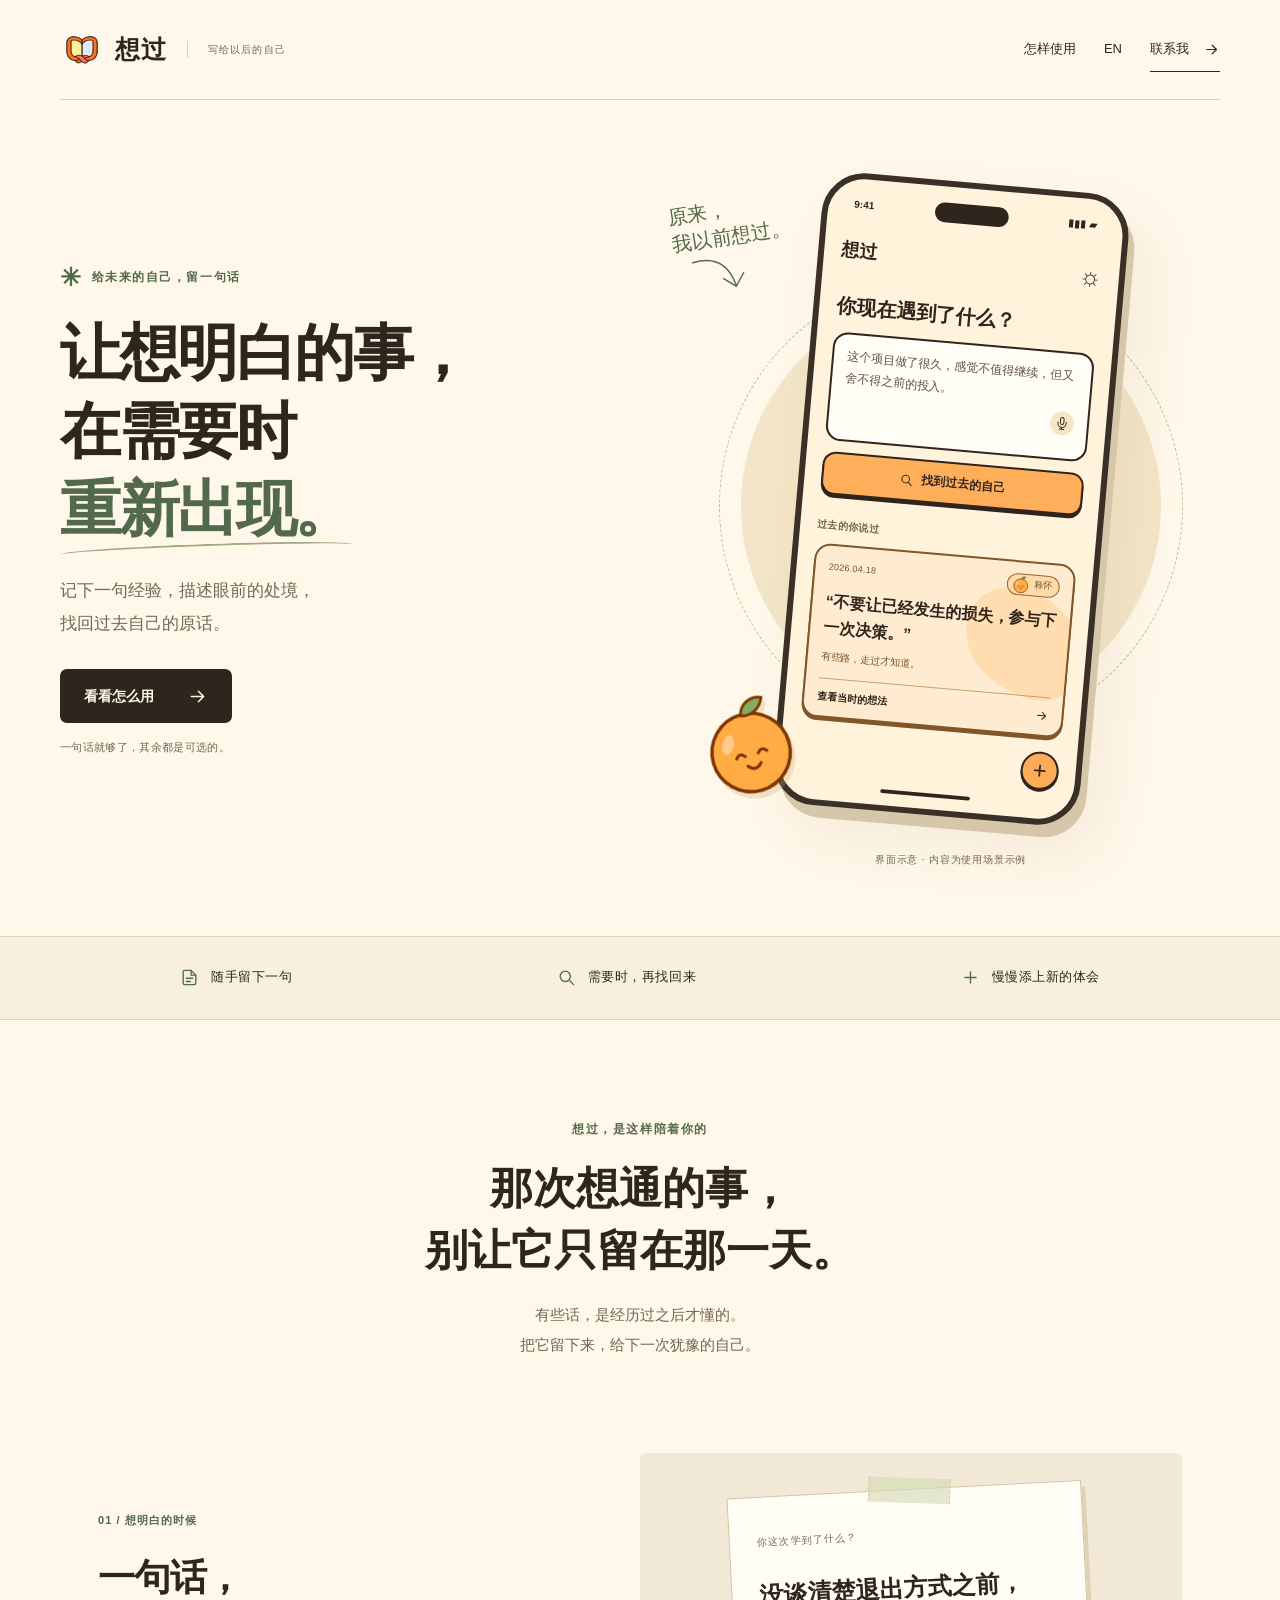
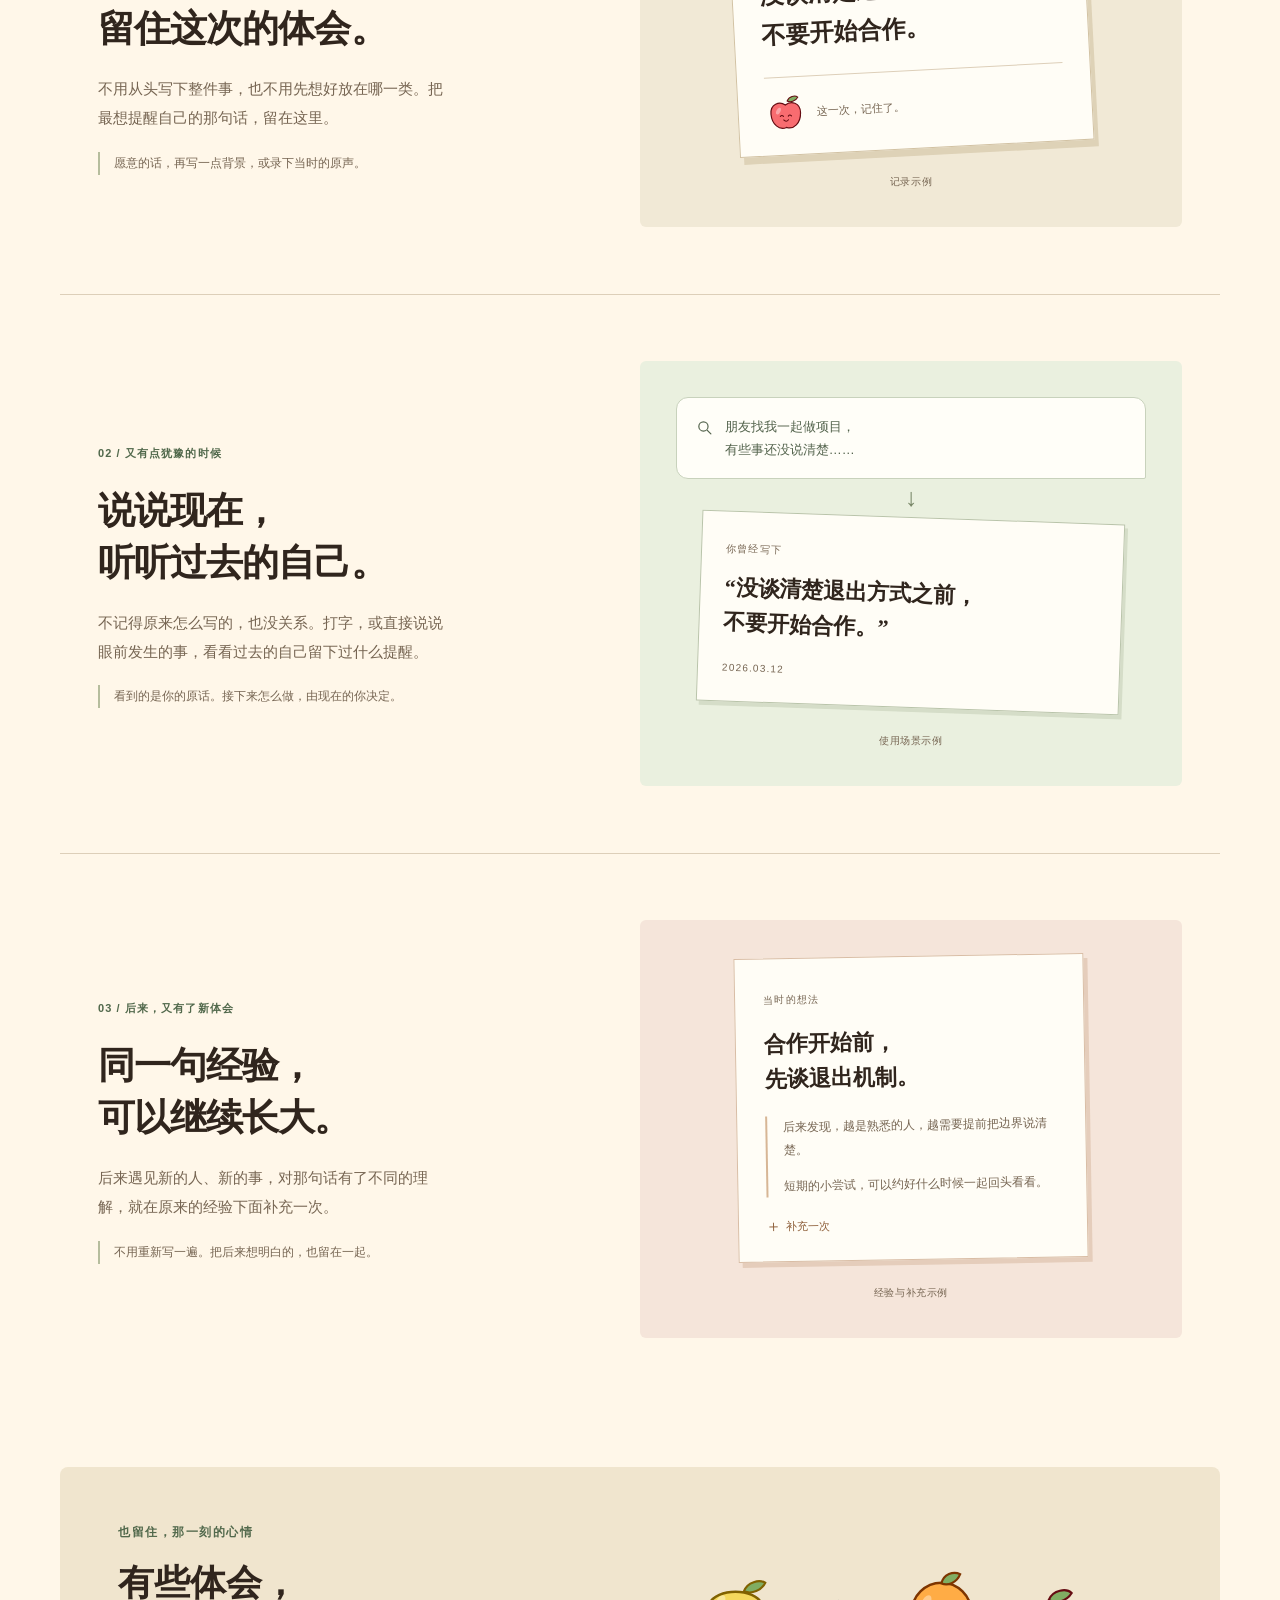
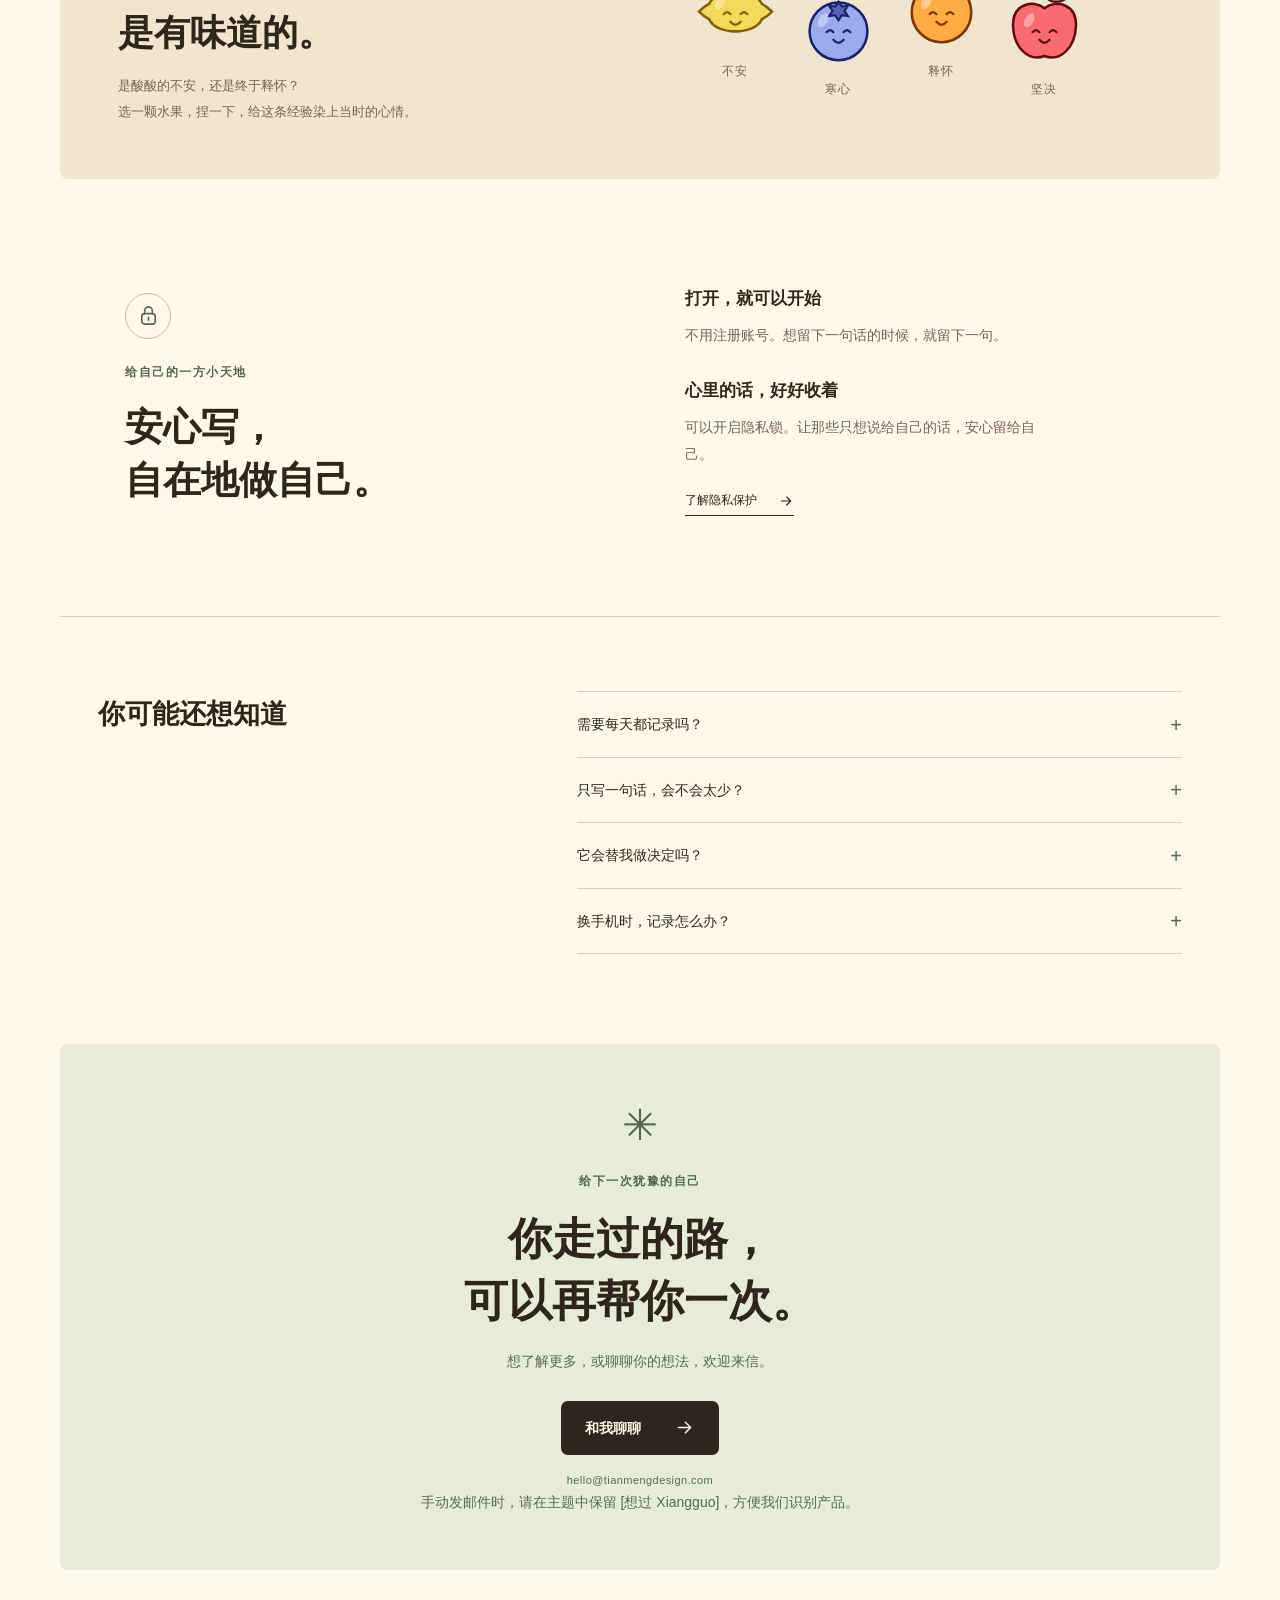
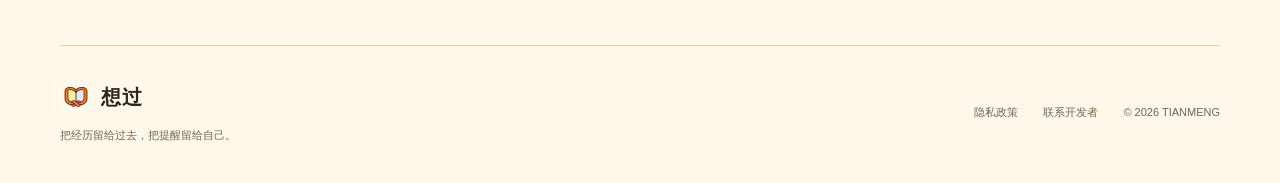
==== commit 4ee583b1: "Tag support email subjects with Xiangguo product name" ====
--- a/index.html
+++ b/index.html
@@ -17,7 +17,7 @@
   <nav aria-label="主导航">
     <a class="nav-about" href="index.html#how-it-works">怎样使用</a>
     <a href="en.html" lang="en">EN</a>
-    <a class="nav-contact" href="mailto:hello@tianmengdesign.com">联系我 <svg class="icon" viewBox="0 0 24 24" fill="none" stroke="currentColor" stroke-width="1.7" stroke-linecap="round" stroke-linejoin="round" aria-hidden="true"><path d="M5 12h14m-6-6 6 6-6 6"/></svg></a>
+    <a class="nav-contact" href="mailto:hello@tianmengdesign.com?subject=%5B%E6%83%B3%E8%BF%87%20Xiangguo%5D%20%E4%BA%A7%E5%93%81%E5%8F%8D%E9%A6%88">联系我 <svg class="icon" viewBox="0 0 24 24" fill="none" stroke="currentColor" stroke-width="1.7" stroke-linecap="round" stroke-linejoin="round" aria-hidden="true"><path d="M5 12h14m-6-6 6 6-6 6"/></svg></a>
   </nav>
 </header>
 <main id="main">
@@ -81,10 +81,10 @@
 <details><summary>换手机时，记录怎么办？<span aria-hidden="true">+</span></summary><p>换机前先做好备份，再通过 iPhone 的“快速开始”或备份恢复迁移。请在新手机确认文字和原声都能打开后，再处理旧手机；仅重新下载应用不会自动恢复记录。</p></details>
 </div></section>
 
-<section class="closing wrap"><div class="closing-inner"><span class="closing-flower" aria-hidden="true">✳</span><p class="eyebrow">给下一次犹豫的自己</p><h2>你走过的路，<br>可以再帮你一次。</h2><p>想了解更多，或聊聊你的想法，欢迎来信。</p><a class="button button-dark" href="mailto:hello@tianmengdesign.com">和我聊聊 <svg class="icon" viewBox="0 0 24 24" fill="none" stroke="currentColor" stroke-width="1.7" stroke-linecap="round" stroke-linejoin="round" aria-hidden="true"><path d="M5 12h14m-6-6 6 6-6 6"/></svg></a><a class="contact-email" href="mailto:hello@tianmengdesign.com">hello@tianmengdesign.com</a></div></section>
+<section class="closing wrap"><div class="closing-inner"><span class="closing-flower" aria-hidden="true">✳</span><p class="eyebrow">给下一次犹豫的自己</p><h2>你走过的路，<br>可以再帮你一次。</h2><p>想了解更多，或聊聊你的想法，欢迎来信。</p><a class="button button-dark" href="mailto:hello@tianmengdesign.com?subject=%5B%E6%83%B3%E8%BF%87%20Xiangguo%5D%20%E4%BA%A7%E5%93%81%E5%8F%8D%E9%A6%88">和我聊聊 <svg class="icon" viewBox="0 0 24 24" fill="none" stroke="currentColor" stroke-width="1.7" stroke-linecap="round" stroke-linejoin="round" aria-hidden="true"><path d="M5 12h14m-6-6 6 6-6 6"/></svg></a><a class="contact-email" href="mailto:hello@tianmengdesign.com?subject=%5B%E6%83%B3%E8%BF%87%20Xiangguo%5D%20%E4%BA%A7%E5%93%81%E5%8F%8D%E9%A6%88">hello@tianmengdesign.com</a><p>手动发邮件时，请在主题中保留 [想过 Xiangguo]，方便我们识别产品。</p></div></section>
 </main>
 <footer class="site-footer wrap">
   <div><a class="brand footer-brand" href="index.html"><img src="icon.png" alt="" width="32" height="32"><span>想过</span></a><p>把经历留给过去，把提醒留给自己。</p></div>
-  <div class="footer-links"><a href="privacy.html">隐私政策</a><a href="mailto:hello@tianmengdesign.com">联系开发者</a><span>© 2026 TIANMENG</span></div>
+  <div class="footer-links"><a href="privacy.html">隐私政策</a><a href="mailto:hello@tianmengdesign.com?subject=%5B%E6%83%B3%E8%BF%87%20Xiangguo%5D%20%E4%BA%A7%E5%93%81%E5%8F%8D%E9%A6%88">联系开发者</a><span>© 2026 TIANMENG</span></div>
 </footer>
 </body></html>
